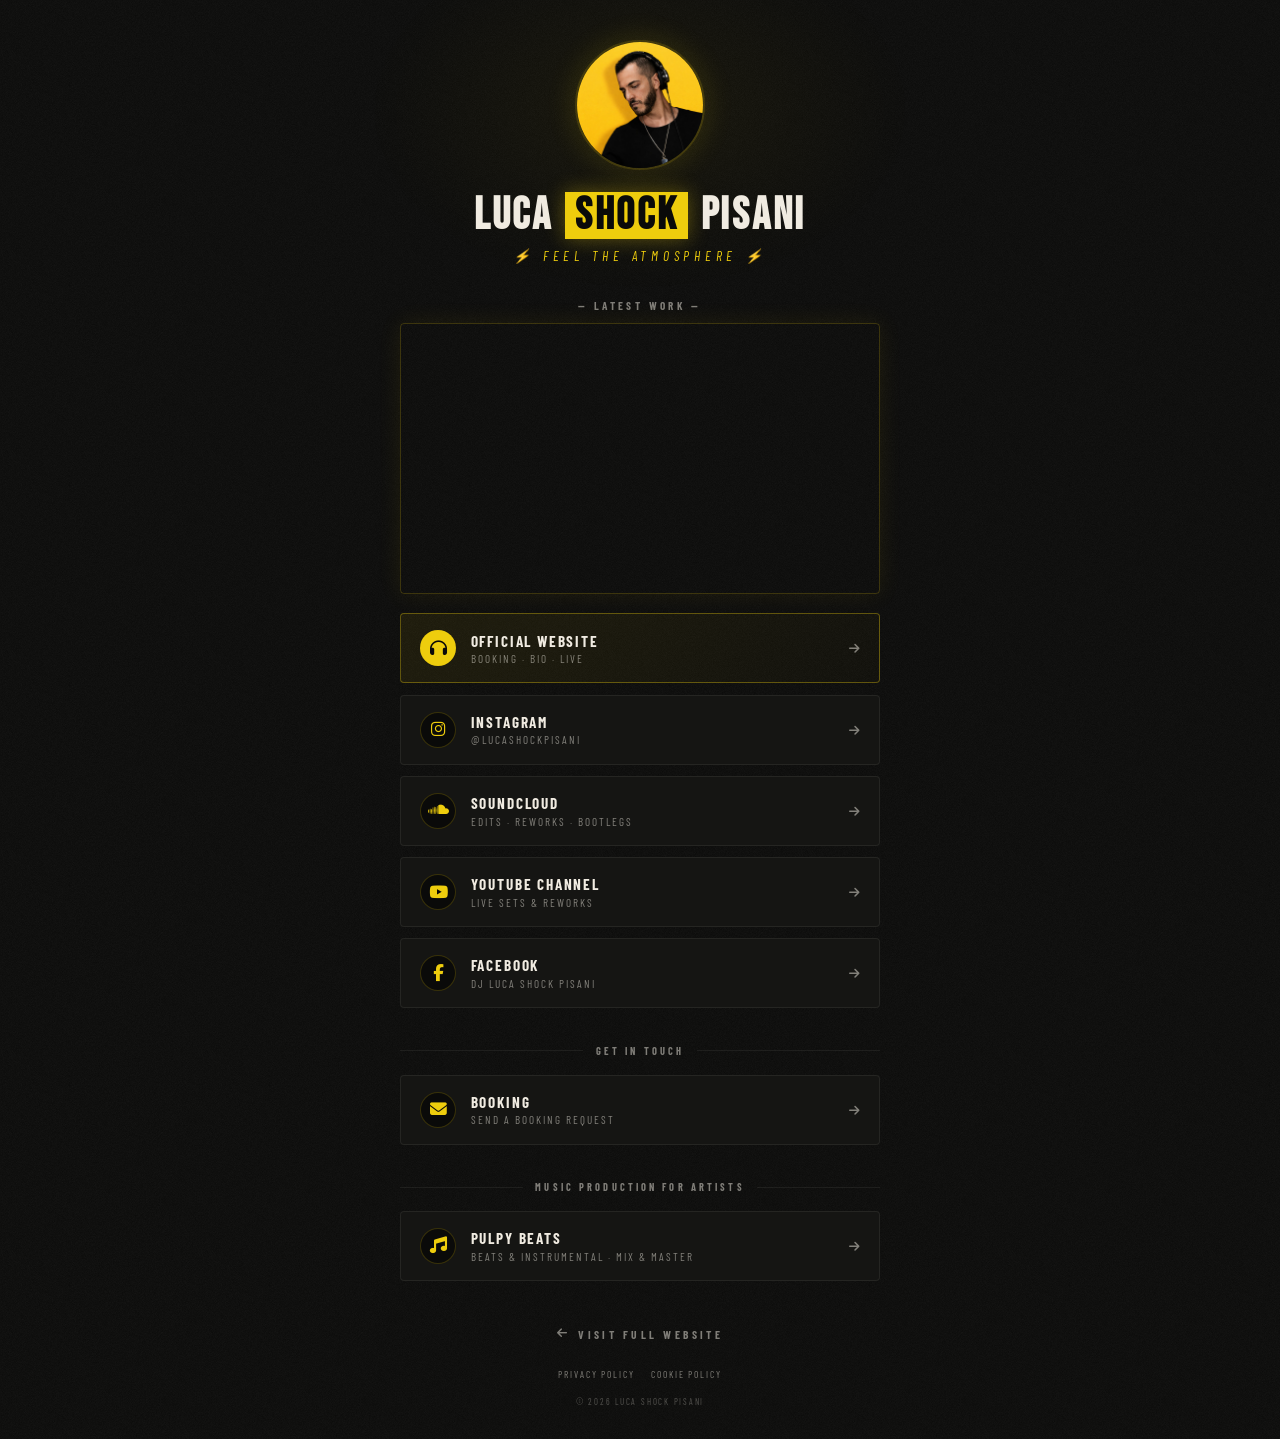
==== links/index.html @ 28496573 "Create index.html creazione nuova cartella links e file html per pagina stile linktree" ====
<!DOCTYPE html>
<html lang="en">
<head>
  <meta charset="UTF-8" />
  <meta name="viewport" content="width=device-width, initial-scale=1.0" />
  <meta name="description" content="Luca Shock Pisani — All my official links. Booking, music, social and more." />
  <meta name="google-site-verification" content="Hu4-2VZxtkXz9TXv5PYWObOT76TgGN4aTdUcT_iWI0o" />
  <meta property="og:title" content="Luca Shock Pisani — Links" />
  <meta property="og:description" content="All my official links. Booking, music, social." />
  <meta property="og:image" content="https://www.lucashockpisani.com/imgs/LSP_profile.png" />
  <meta property="og:url" content="https://www.lucashockpisani.com/links/" />
  <meta property="og:type" content="website" />
  <link rel="canonical" href="https://www.lucashockpisani.com/links/" />
  <title>Luca Shock Pisani — Links</title>

  <link rel="icon" type="image/png" sizes="512x512" href="../favicon.png" />
  <link rel="icon" type="image/png" sizes="32x32" href="../favicon-32.png" />
  <link rel="apple-touch-icon" href="../favicon.png" />

  <link rel="preconnect" href="https://fonts.googleapis.com" />
  <link rel="preconnect" href="https://fonts.gstatic.com" crossorigin />
  <link href="https://fonts.googleapis.com/css2?family=Bebas+Neue&family=Barlow+Condensed:wght@300;400;700;800;900&family=Barlow:wght@300;400;500&display=swap" rel="stylesheet" />
  <link rel="stylesheet" href="https://cdnjs.cloudflare.com/ajax/libs/font-awesome/6.5.1/css/all.min.css" />

  <style>
    :root {
      --yellow: #EECD0D;
      --yellow-dim: rgba(238,205,13,0.12);
      --yellow-glow: rgba(238,205,13,0.5);
      --white: #F0EBE1;
      --white-dim: rgba(240,235,225,0.5);
      --black: #0A0A09;
      --dark: #0E0E0D;
      --dark-2: #151513;
      --dark-3: #1C1C1A;
      --border: rgba(240,235,225,0.07);
      --border-y: rgba(238,205,13,0.2);
      --fd: 'Barlow Condensed', sans-serif;
      --ff: 'Bebas Neue', 'Barlow Condensed', sans-serif;
      --fb: 'Barlow', sans-serif;
      --ease: cubic-bezier(0.4, 0, 0.2, 1);
    }

    *, *::before, *::after { box-sizing: border-box; margin: 0; padding: 0; }
    html { font-size: 16px; }
    body {
      background-color: var(--black);
      background-image: url("data:image/svg+xml,%3Csvg xmlns='http://www.w3.org/2000/svg' width='400' height='400'%3E%3Cfilter id='n'%3E%3CfeTurbulence type='fractalNoise' baseFrequency='0.65' numOctaves='4' stitchTiles='stitch'/%3E%3CfeColorMatrix type='saturate' values='0'/%3E%3C/filter%3E%3Crect width='100%25' height='100%25' filter='url(%23n)' opacity='0.06'/%3E%3C/svg%3E");
      background-size: 200px 200px;
      color: var(--white);
      font-family: var(--fb);
      min-height: 100vh;
      display: flex; flex-direction: column;
      align-items: center; justify-content: flex-start;
      padding: 2.5rem 1.2rem 2rem;
    }
    a { color: inherit; text-decoration: none; }

    /* Soft yellow glow background */
    body::before {
      content: '';
      position: fixed;
      top: -10%; left: 50%;
      transform: translateX(-50%);
      width: 600px; height: 400px;
      background: radial-gradient(ellipse, rgba(238,205,13,0.05) 0%, transparent 65%);
      pointer-events: none;
      z-index: 0;
    }

    .container {
      width: 100%;
      max-width: 480px;
      position: relative;
      z-index: 1;
    }

    /* ── HEADER ── */
    .profile-photo {
      width: 130px; height: 130px;
      border-radius: 50%;
      overflow: hidden;
      margin: 0 auto 1.4rem;
      border: 2px solid var(--border-y);
      box-shadow: 0 0 30px rgba(238,205,13,0.15);
      animation: fadeInUp 0.6s 0.1s both;
    }
    .profile-photo img {
      width: 100%; height: 100%;
      object-fit: cover;
      display: block;
    }

    .profile-name {
      font-family: var(--ff);
      font-size: clamp(2rem, 7vw, 2.8rem);
      letter-spacing: 0.06em;
      text-transform: uppercase;
      text-align: center;
      color: var(--white);
      line-height: 1;
      margin-bottom: 0.5rem;
      animation: fadeInUp 0.6s 0.2s both;
    }
    .profile-name .shock-bar {
      display: inline-flex;
      align-items: center; justify-content: center;
      background: var(--yellow);
      color: var(--black);
      padding: 0.04em 0.22em 0;
      margin: 0 0.06em;
      line-height: 1;
      box-shadow: 0 0 20px rgba(238,205,13,0.35);
    }

    .profile-slogan {
      font-family: var(--fd);
      font-style: italic;
      font-size: 0.85rem;
      letter-spacing: 0.35em;
      text-transform: uppercase;
      text-align: center;
      color: var(--yellow);
      opacity: 0.9;
      margin-bottom: 2.2rem;
      animation: fadeInUp 0.6s 0.3s both;
    }

    /* ── FEATURED EMBED ── */
    .featured-video {
      margin-bottom: 1.2rem;
      border-radius: 4px;
      overflow: hidden;
      border: 1px solid var(--border-y);
      box-shadow: 0 0 24px rgba(238,205,13,0.08);
      animation: fadeInUp 0.6s 0.4s both;
    }
    .featured-video iframe {
      width: 100%;
      aspect-ratio: 16 / 9;
      border: none;
      display: block;
    }
    .featured-label {
      font-family: var(--fd);
      font-size: 0.7rem;
      font-weight: 700;
      letter-spacing: 0.3em;
      text-transform: uppercase;
      color: var(--white-dim);
      text-align: center;
      margin-bottom: 0.7rem;
      animation: fadeInUp 0.6s 0.4s both;
    }

    /* ── LINK BUTTONS ── */
    .link-list {
      display: flex; flex-direction: column;
      gap: 0.7rem;
    }
    .link-btn {
      display: flex; align-items: center; gap: 0.9rem;
      background: var(--dark-2);
      border: 1px solid var(--border);
      border-radius: 4px;
      padding: 1rem 1.2rem;
      transition: all 0.25s var(--ease);
      position: relative;
      overflow: hidden;
      animation: fadeInUp 0.6s var(--delay, 0s) both;
    }
    .link-btn::before {
      content: '';
      position: absolute; inset: 0;
      background: linear-gradient(90deg, var(--yellow-dim), transparent);
      opacity: 0;
      transition: opacity 0.25s var(--ease);
    }
    .link-btn:hover {
      border-color: var(--border-y);
      transform: translateY(-2px);
      box-shadow: 0 6px 20px rgba(238,205,13,0.1), 0 0 0 1px rgba(238,205,13,0.08);
    }
    .link-btn:hover::before { opacity: 1; }

    .link-icon {
      width: 36px; height: 36px;
      flex-shrink: 0;
      display: flex; align-items: center; justify-content: center;
      font-size: 1.05rem;
      color: var(--yellow);
      background: var(--black);
      border-radius: 50%;
      border: 1px solid var(--border-y);
      position: relative;
      z-index: 1;
      transition: transform 0.25s var(--ease);
    }
    .link-btn:hover .link-icon {
      transform: scale(1.08);
      box-shadow: 0 0 12px var(--yellow-glow);
    }

    .link-text {
      flex: 1;
      position: relative;
      z-index: 1;
    }
    .link-title {
      font-family: var(--fd);
      font-size: 0.95rem;
      font-weight: 700;
      letter-spacing: 0.12em;
      text-transform: uppercase;
      color: var(--white);
      line-height: 1.2;
      display: block;
    }
    .link-sub {
      font-family: var(--fd);
      font-size: 0.7rem;
      font-weight: 400;
      letter-spacing: 0.18em;
      text-transform: uppercase;
      color: var(--white-dim);
      margin-top: 0.15rem;
      display: block;
    }
    .link-arrow {
      color: var(--white-dim);
      font-size: 0.75rem;
      transition: color 0.25s, transform 0.25s var(--ease);
      position: relative;
      z-index: 1;
    }
    .link-btn:hover .link-arrow {
      color: var(--yellow);
      transform: translateX(3px);
    }

    /* Featured/primary button */
    .link-btn.primary {
      background: linear-gradient(135deg, rgba(238,205,13,0.08), rgba(238,205,13,0.02));
      border-color: rgba(238,205,13,0.35);
    }
    .link-btn.primary .link-icon {
      background: var(--yellow);
      color: var(--black);
    }

    /* Section divider with label */
    .section-divider {
      display: flex; align-items: center; gap: 0.8rem;
      margin: 1.6rem 0 0.4rem;
      animation: fadeInUp 0.6s 0.9s both;
    }
    .section-divider::before,
    .section-divider::after {
      content: '';
      flex: 1; height: 1px;
      background: var(--border);
    }
    .section-divider span {
      font-family: var(--fd);
      font-size: 0.65rem;
      font-weight: 700;
      letter-spacing: 0.3em;
      text-transform: uppercase;
      color: var(--white-dim);
    }

    /* ── FOOTER ── */
    .links-footer {
      margin-top: 2.5rem;
      text-align: center;
      animation: fadeInUp 0.6s 1.4s both;
    }
    .visit-site {
      display: inline-flex;
      align-items: center; gap: 0.5rem;
      font-family: var(--fd);
      font-size: 0.72rem;
      font-weight: 700;
      letter-spacing: 0.3em;
      text-transform: uppercase;
      color: var(--white-dim);
      padding-bottom: 2px;
      border-bottom: 1px solid transparent;
      transition: color 0.25s, border-color 0.25s;
    }
    .visit-site:hover {
      color: var(--yellow);
      border-bottom-color: var(--yellow);
    }

    .footer-meta {
      margin-top: 1.5rem;
      display: flex; justify-content: center; gap: 1rem;
      flex-wrap: wrap;
    }
    .footer-meta a {
      font-family: var(--fd);
      font-size: 0.6rem;
      letter-spacing: 0.2em;
      text-transform: uppercase;
      color: var(--white-dim);
      transition: color 0.25s;
    }
    .footer-meta a:hover { color: var(--yellow); }

    .footer-copy {
      margin-top: 1rem;
      font-family: var(--fd);
      font-size: 0.55rem;
      letter-spacing: 0.2em;
      text-transform: uppercase;
      color: rgba(240,235,225,0.3);
    }

    @keyframes fadeInUp {
      from { opacity: 0; transform: translateY(16px); }
      to   { opacity: 1; transform: translateY(0); }
    }

    /* Mobile fine-tune */
    @media (max-width: 380px) {
      body { padding: 2rem 1rem 1.5rem; }
      .profile-photo { width: 110px; height: 110px; }
      .link-btn { padding: 0.85rem 1rem; gap: 0.75rem; }
      .link-icon { width: 32px; height: 32px; font-size: 0.95rem; }
      .link-title { font-size: 0.88rem; }
    }
  </style>
</head>
<body>

  <div class="container">

    <!-- HEADER -->
    <div class="profile-photo">
      <img src="../imgs/LSP_profile.png" alt="Luca Shock Pisani" />
    </div>

    <h1 class="profile-name">
      LUCA <span class="shock-bar">SHOCK</span> PISANI
    </h1>

    <p class="profile-slogan">⚡ Feel the Atmosphere ⚡</p>

    <!-- FEATURED VIDEO -->
    <p class="featured-label">— Latest Work —</p>
    <div class="featured-video">
      <!-- Per cambiare il video: sostituisci l'ID dopo /embed/ con il nuovo ID YouTube -->
      <iframe
        src="https://www.youtube.com/embed/K9S9tFu54ts?rel=0&modestbranding=1"
        title="Luca Shock Pisani — Latest Work"
        loading="lazy"
        allow="accelerometer; autoplay; clipboard-write; encrypted-media; gyroscope; picture-in-picture"
        allowfullscreen>
      </iframe>
    </div>

    <!-- LINK BUTTONS -->
    <div class="link-list">

      <!-- 1. Sito ufficiale + Booking — primary -->
      <a href="https://www.lucashockpisani.com" class="link-btn primary" style="--delay: 0.5s;">
        <span class="link-icon"><i class="fas fa-headphones"></i></span>
        <span class="link-text">
          <span class="link-title">Official Website</span>
          <span class="link-sub">Booking · Bio · Live</span>
        </span>
        <span class="link-arrow"><i class="fas fa-arrow-right"></i></span>
      </a>

      <!-- 2. Instagram -->
      <a href="https://www.instagram.com/lucashockpisani/" target="_blank" rel="noopener" class="link-btn" style="--delay: 0.55s;">
        <span class="link-icon"><i class="fab fa-instagram"></i></span>
        <span class="link-text">
          <span class="link-title">Instagram</span>
          <span class="link-sub">@lucashockpisani</span>
        </span>
        <span class="link-arrow"><i class="fas fa-arrow-right"></i></span>
      </a>

      <!-- 3. SoundCloud -->
      <a href="https://soundcloud.com/lucashock" target="_blank" rel="noopener" class="link-btn" style="--delay: 0.6s;">
        <span class="link-icon"><i class="fab fa-soundcloud"></i></span>
        <span class="link-text">
          <span class="link-title">SoundCloud</span>
          <span class="link-sub">Edits · Reworks · Bootlegs</span>
        </span>
        <span class="link-arrow"><i class="fas fa-arrow-right"></i></span>
      </a>

      <!-- 4. YouTube -->
      <a href="https://www.youtube.com/@LucaShockPisani" target="_blank" rel="noopener" class="link-btn" style="--delay: 0.65s;">
        <span class="link-icon"><i class="fab fa-youtube"></i></span>
        <span class="link-text">
          <span class="link-title">YouTube Channel</span>
          <span class="link-sub">Live sets &amp; reworks</span>
        </span>
        <span class="link-arrow"><i class="fas fa-arrow-right"></i></span>
      </a>

      <!-- 5. Facebook -->
      <a href="https://www.facebook.com/DjLucaShockPisani" target="_blank" rel="noopener" class="link-btn" style="--delay: 0.7s;">
        <span class="link-icon"><i class="fab fa-facebook-f"></i></span>
        <span class="link-text">
          <span class="link-title">Facebook</span>
          <span class="link-sub">DJ Luca Shock Pisani</span>
        </span>
        <span class="link-arrow"><i class="fas fa-arrow-right"></i></span>
      </a>

      <!-- Section: Get in touch -->
      <div class="section-divider"><span>Get in touch</span></div>

      <!-- Booking -->
      <a href="https://www.lucashockpisani.com/#events" class="link-btn" style="--delay: 0.9s;">
        <span class="link-icon"><i class="fas fa-envelope"></i></span>
        <span class="link-text">
          <span class="link-title">Booking</span>
          <span class="link-sub">Send a booking request</span>
        </span>
        <span class="link-arrow"><i class="fas fa-arrow-right"></i></span>
      </a>

      <!-- Section: Music Production -->
      <div class="section-divider" style="--delay: 1s;"><span>Music Production for Artists</span></div>

      <!-- Pulpy Beats -->
      <a href="https://linktr.ee/PulpyBeats" target="_blank" rel="noopener" class="link-btn" style="--delay: 1.05s;">
        <span class="link-icon"><i class="fas fa-music"></i></span>
        <span class="link-text">
          <span class="link-title">Pulpy Beats</span>
          <span class="link-sub">Beats &amp; Instrumental · Mix &amp; Master</span>
        </span>
        <span class="link-arrow"><i class="fas fa-arrow-right"></i></span>
      </a>

    </div>

    <!-- FOOTER -->
    <div class="links-footer">
      <a href="https://www.lucashockpisani.com" class="visit-site">
        <i class="fas fa-arrow-left"></i> Visit full website
      </a>

      <div class="footer-meta">
        <a href="https://www.iubenda.com/privacy-policy/97110677" class="iubenda-black iubenda-noiframe iubenda-embed" title="Privacy Policy">Privacy Policy</a>
        <a href="https://www.iubenda.com/privacy-policy/97110677/cookie-policy" class="iubenda-black iubenda-noiframe iubenda-embed" title="Cookie Policy">Cookie Policy</a>
      </div>

      <p class="footer-copy">&copy; 2026 Luca Shock Pisani</p>
    </div>

  </div>

  <!-- Iubenda script -->
  <script type="text/javascript">(function (w,d) {var loader = function () {var s = d.createElement("script"), tag = d.getElementsByTagName("script")[0]; s.src="https://cdn.iubenda.com/iubenda.js"; tag.parentNode.insertBefore(s,tag);}; if(w.addEventListener){w.addEventListener("load", loader, false);}else if(w.attachEvent){w.attachEvent("onload", loader);}else{w.onload = loader;}})(window, document);</script>

</body>
</html>
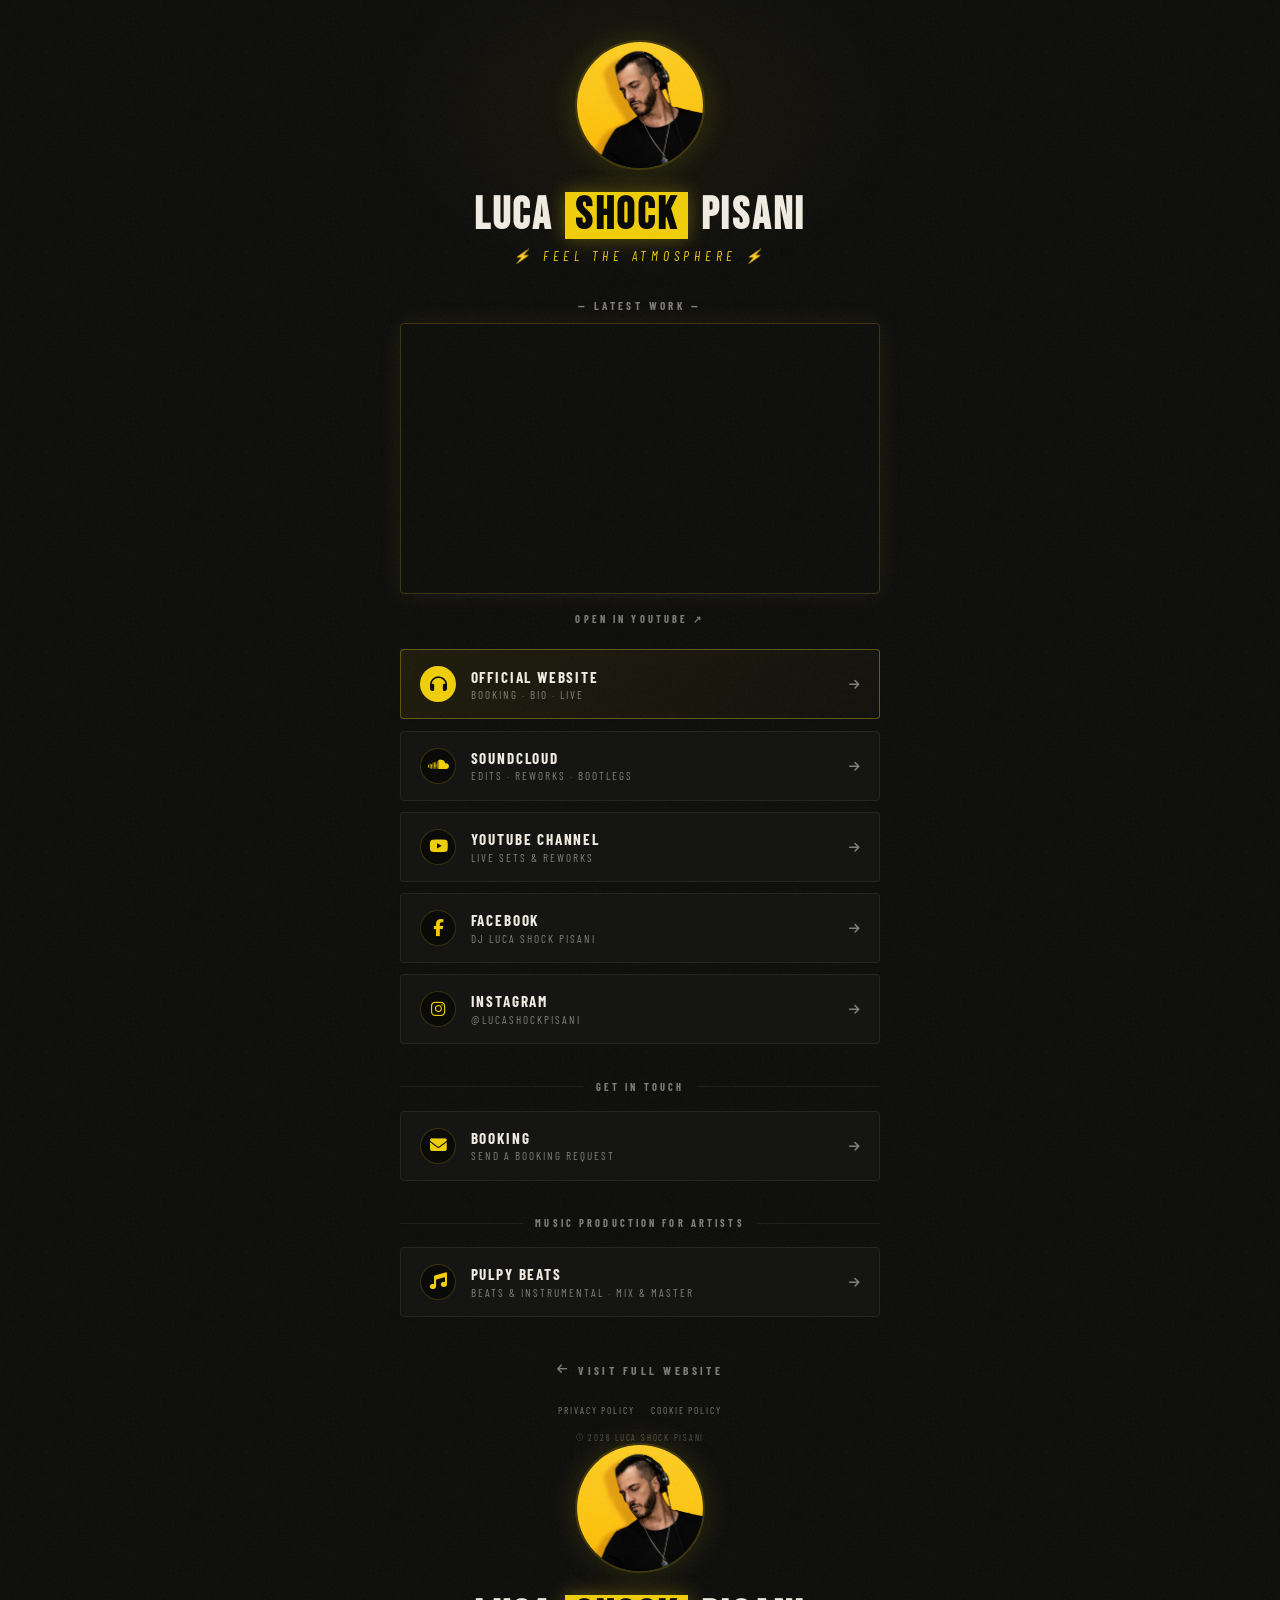
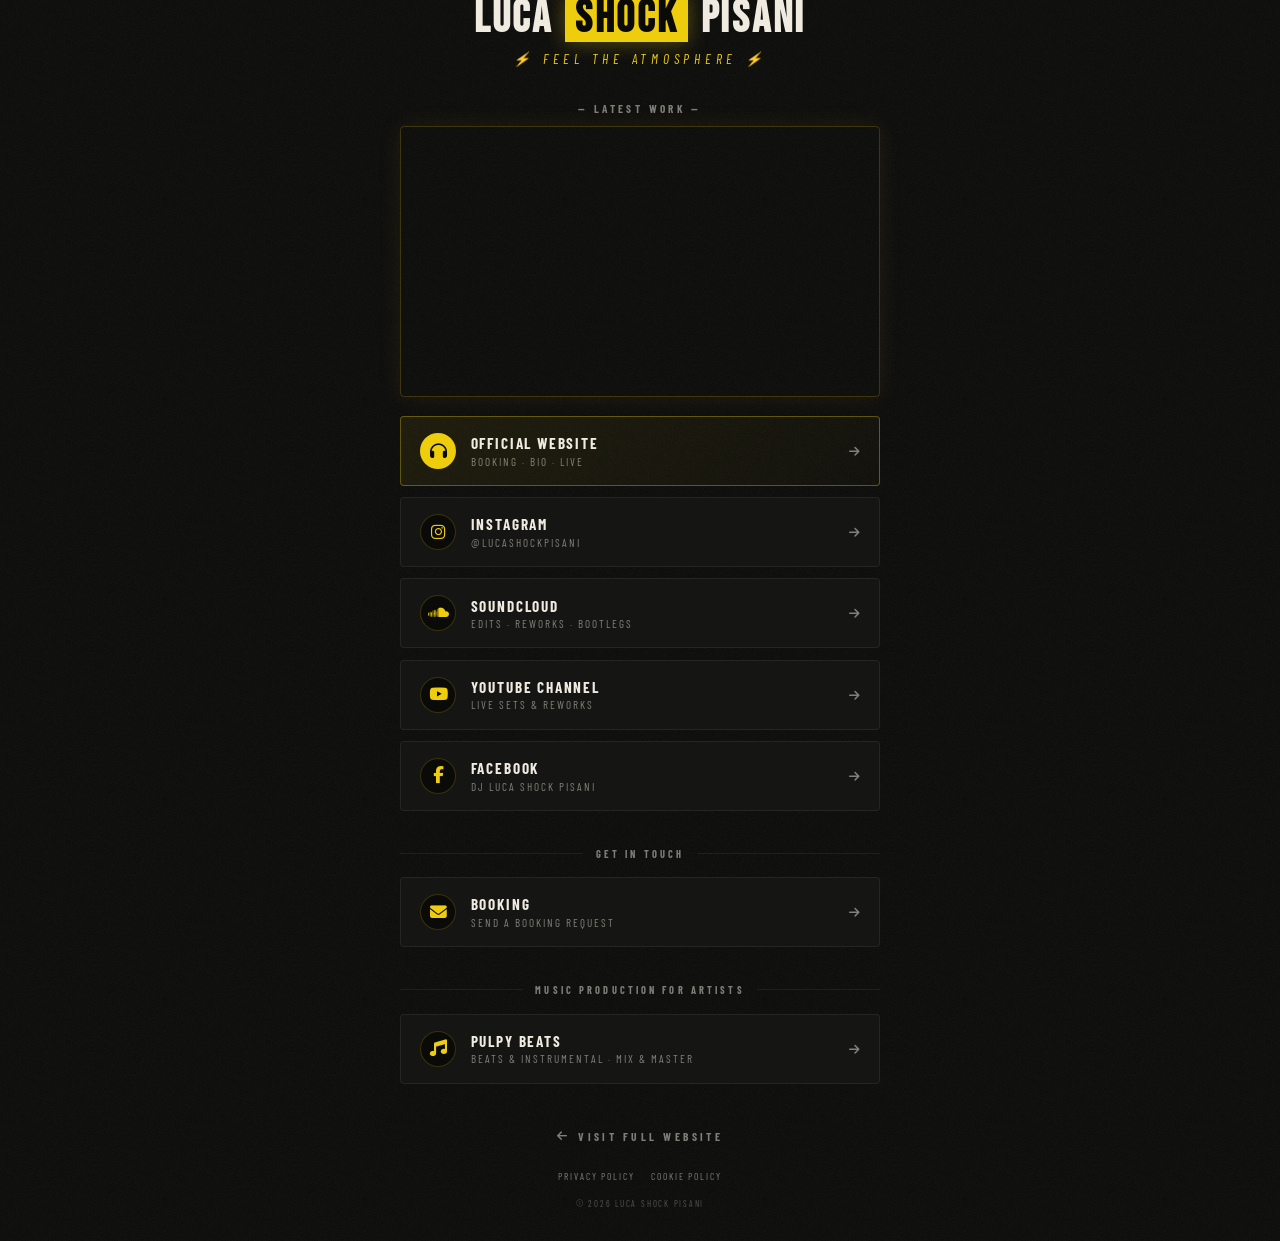
==== commit 59f23faa: "Update index.html aggiornamento con deeplinks" ====
--- a/links/index.html
+++ b/links/index.html
@@ -359,6 +359,7 @@
         allowfullscreen>
       </iframe>
     </div>
+    <a href="https://yt.openinapp.co/talktoyouclubrework" target="_blank" rel="noopener" style="display:block;text-align:center;font-family:var(--fd);font-size:0.65rem;font-weight:700;letter-spacing:0.3em;text-transform:uppercase;color:var(--white-dim);margin-top:0.5rem;margin-bottom:1.5rem;transition:color 0.25s;">Open in YouTube ↗</a>
 
     <!-- LINK BUTTONS -->
     <div class="link-list">
@@ -373,42 +374,42 @@
         <span class="link-arrow"><i class="fas fa-arrow-right"></i></span>
       </a>
 
-      <!-- 2. Instagram -->
-      <a href="https://www.instagram.com/lucashockpisani/" target="_blank" rel="noopener" class="link-btn" style="--delay: 0.55s;">
+      <!-- 2. SoundCloud -->
+      <a href="https://soundcloud.com/lucashock" target="_blank" rel="noopener" class="link-btn" style="--delay: 0.55s;">
+        <span class="link-icon"><i class="fab fa-soundcloud"></i></span>
+        <span class="link-text">
+          <span class="link-title">SoundCloud</span>
+          <span class="link-sub">Edits · Reworks · Bootlegs</span>
+        </span>
+        <span class="link-arrow"><i class="fas fa-arrow-right"></i></span>
+      </a>
+
+      <!-- 3. YouTube -->
+      <a href="https://yt.openinapp.co/lucashockpisani" target="_blank" rel="noopener" class="link-btn" style="--delay: 0.6s;">
+        <span class="link-icon"><i class="fab fa-youtube"></i></span>
+        <span class="link-text">
+          <span class="link-title">YouTube Channel</span>
+          <span class="link-sub">Live sets &amp; reworks</span>
+        </span>
+        <span class="link-arrow"><i class="fas fa-arrow-right"></i></span>
+      </a>
+
+      <!-- 4. Facebook -->
+      <a href="https://fb.openinapp.co/DjLucaShockPisani" target="_blank" rel="noopener" class="link-btn" style="--delay: 0.65s;">
+        <span class="link-icon"><i class="fab fa-facebook-f"></i></span>
+        <span class="link-text">
+          <span class="link-title">Facebook</span>
+          <span class="link-sub">DJ Luca Shock Pisani</span>
+        </span>
+        <span class="link-arrow"><i class="fas fa-arrow-right"></i></span>
+      </a>
+
+      <!-- 5. Instagram -->
+      <a href="https://www.instagram.com/lucashockpisani/" target="_blank" rel="noopener" class="link-btn" style="--delay: 0.7s;">
         <span class="link-icon"><i class="fab fa-instagram"></i></span>
         <span class="link-text">
           <span class="link-title">Instagram</span>
           <span class="link-sub">@lucashockpisani</span>
-        </span>
-        <span class="link-arrow"><i class="fas fa-arrow-right"></i></span>
-      </a>
-
-      <!-- 3. SoundCloud -->
-      <a href="https://soundcloud.com/lucashock" target="_blank" rel="noopener" class="link-btn" style="--delay: 0.6s;">
-        <span class="link-icon"><i class="fab fa-soundcloud"></i></span>
-        <span class="link-text">
-          <span class="link-title">SoundCloud</span>
-          <span class="link-sub">Edits · Reworks · Bootlegs</span>
-        </span>
-        <span class="link-arrow"><i class="fas fa-arrow-right"></i></span>
-      </a>
-
-      <!-- 4. YouTube -->
-      <a href="https://www.youtube.com/@LucaShockPisani" target="_blank" rel="noopener" class="link-btn" style="--delay: 0.65s;">
-        <span class="link-icon"><i class="fab fa-youtube"></i></span>
-        <span class="link-text">
-          <span class="link-title">YouTube Channel</span>
-          <span class="link-sub">Live sets &amp; reworks</span>
-        </span>
-        <span class="link-arrow"><i class="fas fa-arrow-right"></i></span>
-      </a>
-
-      <!-- 5. Facebook -->
-      <a href="https://www.facebook.com/DjLucaShockPisani" target="_blank" rel="noopener" class="link-btn" style="--delay: 0.7s;">
-        <span class="link-icon"><i class="fab fa-facebook-f"></i></span>
-        <span class="link-text">
-          <span class="link-title">Facebook</span>
-          <span class="link-sub">DJ Luca Shock Pisani</span>
         </span>
         <span class="link-arrow"><i class="fas fa-arrow-right"></i></span>
       </a>
@@ -462,3 +463,467 @@
 
 </body>
 </html>
+<!DOCTYPE html>
+<html lang="en">
+<head>
+  <meta charset="UTF-8" />
+  <meta name="viewport" content="width=device-width, initial-scale=1.0" />
+  <meta name="description" content="Luca Shock Pisani — All my official links. Booking, music, social and more." />
+  <meta name="google-site-verification" content="Hu4-2VZxtkXz9TXv5PYWObOT76TgGN4aTdUcT_iWI0o" />
+  <meta property="og:title" content="Luca Shock Pisani — Links" />
+  <meta property="og:description" content="All my official links. Booking, music, social." />
+  <meta property="og:image" content="https://www.lucashockpisani.com/imgs/LSP_profile.png" />
+  <meta property="og:url" content="https://www.lucashockpisani.com/links/" />
+  <meta property="og:type" content="website" />
+  <link rel="canonical" href="https://www.lucashockpisani.com/links/" />
+  <title>Luca Shock Pisani — Links</title>
+
+  <link rel="icon" type="image/png" sizes="512x512" href="../favicon.png" />
+  <link rel="icon" type="image/png" sizes="32x32" href="../favicon-32.png" />
+  <link rel="apple-touch-icon" href="../favicon.png" />
+
+  <link rel="preconnect" href="https://fonts.googleapis.com" />
+  <link rel="preconnect" href="https://fonts.gstatic.com" crossorigin />
+  <link href="https://fonts.googleapis.com/css2?family=Bebas+Neue&family=Barlow+Condensed:wght@300;400;700;800;900&family=Barlow:wght@300;400;500&display=swap" rel="stylesheet" />
+  <link rel="stylesheet" href="https://cdnjs.cloudflare.com/ajax/libs/font-awesome/6.5.1/css/all.min.css" />
+
+  <style>
+    :root {
+      --yellow: #EECD0D;
+      --yellow-dim: rgba(238,205,13,0.12);
+      --yellow-glow: rgba(238,205,13,0.5);
+      --white: #F0EBE1;
+      --white-dim: rgba(240,235,225,0.5);
+      --black: #0A0A09;
+      --dark: #0E0E0D;
+      --dark-2: #151513;
+      --dark-3: #1C1C1A;
+      --border: rgba(240,235,225,0.07);
+      --border-y: rgba(238,205,13,0.2);
+      --fd: 'Barlow Condensed', sans-serif;
+      --ff: 'Bebas Neue', 'Barlow Condensed', sans-serif;
+      --fb: 'Barlow', sans-serif;
+      --ease: cubic-bezier(0.4, 0, 0.2, 1);
+    }
+
+    *, *::before, *::after { box-sizing: border-box; margin: 0; padding: 0; }
+    html { font-size: 16px; }
+    body {
+      background-color: var(--black);
+      background-image: url("data:image/svg+xml,%3Csvg xmlns='http://www.w3.org/2000/svg' width='400' height='400'%3E%3Cfilter id='n'%3E%3CfeTurbulence type='fractalNoise' baseFrequency='0.65' numOctaves='4' stitchTiles='stitch'/%3E%3CfeColorMatrix type='saturate' values='0'/%3E%3C/filter%3E%3Crect width='100%25' height='100%25' filter='url(%23n)' opacity='0.06'/%3E%3C/svg%3E");
+      background-size: 200px 200px;
+      color: var(--white);
+      font-family: var(--fb);
+      min-height: 100vh;
+      display: flex; flex-direction: column;
+      align-items: center; justify-content: flex-start;
+      padding: 2.5rem 1.2rem 2rem;
+    }
+    a { color: inherit; text-decoration: none; }
+
+    /* Soft yellow glow background */
+    body::before {
+      content: '';
+      position: fixed;
+      top: -10%; left: 50%;
+      transform: translateX(-50%);
+      width: 600px; height: 400px;
+      background: radial-gradient(ellipse, rgba(238,205,13,0.05) 0%, transparent 65%);
+      pointer-events: none;
+      z-index: 0;
+    }
+
+    .container {
+      width: 100%;
+      max-width: 480px;
+      position: relative;
+      z-index: 1;
+    }
+
+    /* ── HEADER ── */
+    .profile-photo {
+      width: 130px; height: 130px;
+      border-radius: 50%;
+      overflow: hidden;
+      margin: 0 auto 1.4rem;
+      border: 2px solid var(--border-y);
+      box-shadow: 0 0 30px rgba(238,205,13,0.15);
+      animation: fadeInUp 0.6s 0.1s both;
+    }
+    .profile-photo img {
+      width: 100%; height: 100%;
+      object-fit: cover;
+      display: block;
+    }
+
+    .profile-name {
+      font-family: var(--ff);
+      font-size: clamp(2rem, 7vw, 2.8rem);
+      letter-spacing: 0.06em;
+      text-transform: uppercase;
+      text-align: center;
+      color: var(--white);
+      line-height: 1;
+      margin-bottom: 0.5rem;
+      animation: fadeInUp 0.6s 0.2s both;
+    }
+    .profile-name .shock-bar {
+      display: inline-flex;
+      align-items: center; justify-content: center;
+      background: var(--yellow);
+      color: var(--black);
+      padding: 0.04em 0.22em 0;
+      margin: 0 0.06em;
+      line-height: 1;
+      box-shadow: 0 0 20px rgba(238,205,13,0.35);
+    }
+
+    .profile-slogan {
+      font-family: var(--fd);
+      font-style: italic;
+      font-size: 0.85rem;
+      letter-spacing: 0.35em;
+      text-transform: uppercase;
+      text-align: center;
+      color: var(--yellow);
+      opacity: 0.9;
+      margin-bottom: 2.2rem;
+      animation: fadeInUp 0.6s 0.3s both;
+    }
+
+    /* ── FEATURED EMBED ── */
+    .featured-video {
+      margin-bottom: 1.2rem;
+      border-radius: 4px;
+      overflow: hidden;
+      border: 1px solid var(--border-y);
+      box-shadow: 0 0 24px rgba(238,205,13,0.08);
+      animation: fadeInUp 0.6s 0.4s both;
+    }
+    .featured-video iframe {
+      width: 100%;
+      aspect-ratio: 16 / 9;
+      border: none;
+      display: block;
+    }
+    .featured-label {
+      font-family: var(--fd);
+      font-size: 0.7rem;
+      font-weight: 700;
+      letter-spacing: 0.3em;
+      text-transform: uppercase;
+      color: var(--white-dim);
+      text-align: center;
+      margin-bottom: 0.7rem;
+      animation: fadeInUp 0.6s 0.4s both;
+    }
+
+    /* ── LINK BUTTONS ── */
+    .link-list {
+      display: flex; flex-direction: column;
+      gap: 0.7rem;
+    }
+    .link-btn {
+      display: flex; align-items: center; gap: 0.9rem;
+      background: var(--dark-2);
+      border: 1px solid var(--border);
+      border-radius: 4px;
+      padding: 1rem 1.2rem;
+      transition: all 0.25s var(--ease);
+      position: relative;
+      overflow: hidden;
+      animation: fadeInUp 0.6s var(--delay, 0s) both;
+    }
+    .link-btn::before {
+      content: '';
+      position: absolute; inset: 0;
+      background: linear-gradient(90deg, var(--yellow-dim), transparent);
+      opacity: 0;
+      transition: opacity 0.25s var(--ease);
+    }
+    .link-btn:hover {
+      border-color: var(--border-y);
+      transform: translateY(-2px);
+      box-shadow: 0 6px 20px rgba(238,205,13,0.1), 0 0 0 1px rgba(238,205,13,0.08);
+    }
+    .link-btn:hover::before { opacity: 1; }
+
+    .link-icon {
+      width: 36px; height: 36px;
+      flex-shrink: 0;
+      display: flex; align-items: center; justify-content: center;
+      font-size: 1.05rem;
+      color: var(--yellow);
+      background: var(--black);
+      border-radius: 50%;
+      border: 1px solid var(--border-y);
+      position: relative;
+      z-index: 1;
+      transition: transform 0.25s var(--ease);
+    }
+    .link-btn:hover .link-icon {
+      transform: scale(1.08);
+      box-shadow: 0 0 12px var(--yellow-glow);
+    }
+
+    .link-text {
+      flex: 1;
+      position: relative;
+      z-index: 1;
+    }
+    .link-title {
+      font-family: var(--fd);
+      font-size: 0.95rem;
+      font-weight: 700;
+      letter-spacing: 0.12em;
+      text-transform: uppercase;
+      color: var(--white);
+      line-height: 1.2;
+      display: block;
+    }
+    .link-sub {
+      font-family: var(--fd);
+      font-size: 0.7rem;
+      font-weight: 400;
+      letter-spacing: 0.18em;
+      text-transform: uppercase;
+      color: var(--white-dim);
+      margin-top: 0.15rem;
+      display: block;
+    }
+    .link-arrow {
+      color: var(--white-dim);
+      font-size: 0.75rem;
+      transition: color 0.25s, transform 0.25s var(--ease);
+      position: relative;
+      z-index: 1;
+    }
+    .link-btn:hover .link-arrow {
+      color: var(--yellow);
+      transform: translateX(3px);
+    }
+
+    /* Featured/primary button */
+    .link-btn.primary {
+      background: linear-gradient(135deg, rgba(238,205,13,0.08), rgba(238,205,13,0.02));
+      border-color: rgba(238,205,13,0.35);
+    }
+    .link-btn.primary .link-icon {
+      background: var(--yellow);
+      color: var(--black);
+    }
+
+    /* Section divider with label */
+    .section-divider {
+      display: flex; align-items: center; gap: 0.8rem;
+      margin: 1.6rem 0 0.4rem;
+      animation: fadeInUp 0.6s 0.9s both;
+    }
+    .section-divider::before,
+    .section-divider::after {
+      content: '';
+      flex: 1; height: 1px;
+      background: var(--border);
+    }
+    .section-divider span {
+      font-family: var(--fd);
+      font-size: 0.65rem;
+      font-weight: 700;
+      letter-spacing: 0.3em;
+      text-transform: uppercase;
+      color: var(--white-dim);
+    }
+
+    /* ── FOOTER ── */
+    .links-footer {
+      margin-top: 2.5rem;
+      text-align: center;
+      animation: fadeInUp 0.6s 1.4s both;
+    }
+    .visit-site {
+      display: inline-flex;
+      align-items: center; gap: 0.5rem;
+      font-family: var(--fd);
+      font-size: 0.72rem;
+      font-weight: 700;
+      letter-spacing: 0.3em;
+      text-transform: uppercase;
+      color: var(--white-dim);
+      padding-bottom: 2px;
+      border-bottom: 1px solid transparent;
+      transition: color 0.25s, border-color 0.25s;
+    }
+    .visit-site:hover {
+      color: var(--yellow);
+      border-bottom-color: var(--yellow);
+    }
+
+    .footer-meta {
+      margin-top: 1.5rem;
+      display: flex; justify-content: center; gap: 1rem;
+      flex-wrap: wrap;
+    }
+    .footer-meta a {
+      font-family: var(--fd);
+      font-size: 0.6rem;
+      letter-spacing: 0.2em;
+      text-transform: uppercase;
+      color: var(--white-dim);
+      transition: color 0.25s;
+    }
+    .footer-meta a:hover { color: var(--yellow); }
+
+    .footer-copy {
+      margin-top: 1rem;
+      font-family: var(--fd);
+      font-size: 0.55rem;
+      letter-spacing: 0.2em;
+      text-transform: uppercase;
+      color: rgba(240,235,225,0.3);
+    }
+
+    @keyframes fadeInUp {
+      from { opacity: 0; transform: translateY(16px); }
+      to   { opacity: 1; transform: translateY(0); }
+    }
+
+    /* Mobile fine-tune */
+    @media (max-width: 380px) {
+      body { padding: 2rem 1rem 1.5rem; }
+      .profile-photo { width: 110px; height: 110px; }
+      .link-btn { padding: 0.85rem 1rem; gap: 0.75rem; }
+      .link-icon { width: 32px; height: 32px; font-size: 0.95rem; }
+      .link-title { font-size: 0.88rem; }
+    }
+  </style>
+</head>
+<body>
+
+  <div class="container">
+
+    <!-- HEADER -->
+    <div class="profile-photo">
+      <img src="../imgs/LSP_profile.png" alt="Luca Shock Pisani" />
+    </div>
+
+    <h1 class="profile-name">
+      LUCA <span class="shock-bar">SHOCK</span> PISANI
+    </h1>
+
+    <p class="profile-slogan">⚡ Feel the Atmosphere ⚡</p>
+
+    <!-- FEATURED VIDEO -->
+    <p class="featured-label">— Latest Work —</p>
+    <div class="featured-video">
+      <!-- Per cambiare il video: sostituisci l'ID dopo /embed/ con il nuovo ID YouTube -->
+      <iframe
+        src="https://www.youtube.com/embed/K9S9tFu54ts?rel=0&modestbranding=1"
+        title="Luca Shock Pisani — Latest Work"
+        loading="lazy"
+        allow="accelerometer; autoplay; clipboard-write; encrypted-media; gyroscope; picture-in-picture"
+        allowfullscreen>
+      </iframe>
+    </div>
+
+    <!-- LINK BUTTONS -->
+    <div class="link-list">
+
+      <!-- 1. Sito ufficiale + Booking — primary -->
+      <a href="https://www.lucashockpisani.com" class="link-btn primary" style="--delay: 0.5s;">
+        <span class="link-icon"><i class="fas fa-headphones"></i></span>
+        <span class="link-text">
+          <span class="link-title">Official Website</span>
+          <span class="link-sub">Booking · Bio · Live</span>
+        </span>
+        <span class="link-arrow"><i class="fas fa-arrow-right"></i></span>
+      </a>
+
+      <!-- 2. Instagram -->
+      <a href="https://www.instagram.com/lucashockpisani/" target="_blank" rel="noopener" class="link-btn" style="--delay: 0.55s;">
+        <span class="link-icon"><i class="fab fa-instagram"></i></span>
+        <span class="link-text">
+          <span class="link-title">Instagram</span>
+          <span class="link-sub">@lucashockpisani</span>
+        </span>
+        <span class="link-arrow"><i class="fas fa-arrow-right"></i></span>
+      </a>
+
+      <!-- 3. SoundCloud -->
+      <a href="https://soundcloud.com/lucashock" target="_blank" rel="noopener" class="link-btn" style="--delay: 0.6s;">
+        <span class="link-icon"><i class="fab fa-soundcloud"></i></span>
+        <span class="link-text">
+          <span class="link-title">SoundCloud</span>
+          <span class="link-sub">Edits · Reworks · Bootlegs</span>
+        </span>
+        <span class="link-arrow"><i class="fas fa-arrow-right"></i></span>
+      </a>
+
+      <!-- 4. YouTube -->
+      <a href="https://www.youtube.com/@LucaShockPisani" target="_blank" rel="noopener" class="link-btn" style="--delay: 0.65s;">
+        <span class="link-icon"><i class="fab fa-youtube"></i></span>
+        <span class="link-text">
+          <span class="link-title">YouTube Channel</span>
+          <span class="link-sub">Live sets &amp; reworks</span>
+        </span>
+        <span class="link-arrow"><i class="fas fa-arrow-right"></i></span>
+      </a>
+
+      <!-- 5. Facebook -->
+      <a href="https://www.facebook.com/DjLucaShockPisani" target="_blank" rel="noopener" class="link-btn" style="--delay: 0.7s;">
+        <span class="link-icon"><i class="fab fa-facebook-f"></i></span>
+        <span class="link-text">
+          <span class="link-title">Facebook</span>
+          <span class="link-sub">DJ Luca Shock Pisani</span>
+        </span>
+        <span class="link-arrow"><i class="fas fa-arrow-right"></i></span>
+      </a>
+
+      <!-- Section: Get in touch -->
+      <div class="section-divider"><span>Get in touch</span></div>
+
+      <!-- Booking -->
+      <a href="https://www.lucashockpisani.com/#events" class="link-btn" style="--delay: 0.9s;">
+        <span class="link-icon"><i class="fas fa-envelope"></i></span>
+        <span class="link-text">
+          <span class="link-title">Booking</span>
+          <span class="link-sub">Send a booking request</span>
+        </span>
+        <span class="link-arrow"><i class="fas fa-arrow-right"></i></span>
+      </a>
+
+      <!-- Section: Music Production -->
+      <div class="section-divider" style="--delay: 1s;"><span>Music Production for Artists</span></div>
+
+      <!-- Pulpy Beats -->
+      <a href="https://linktr.ee/PulpyBeats" target="_blank" rel="noopener" class="link-btn" style="--delay: 1.05s;">
+        <span class="link-icon"><i class="fas fa-music"></i></span>
+        <span class="link-text">
+          <span class="link-title">Pulpy Beats</span>
+          <span class="link-sub">Beats &amp; Instrumental · Mix &amp; Master</span>
+        </span>
+        <span class="link-arrow"><i class="fas fa-arrow-right"></i></span>
+      </a>
+
+    </div>
+
+    <!-- FOOTER -->
+    <div class="links-footer">
+      <a href="https://www.lucashockpisani.com" class="visit-site">
+        <i class="fas fa-arrow-left"></i> Visit full website
+      </a>
+
+      <div class="footer-meta">
+        <a href="https://www.iubenda.com/privacy-policy/97110677" class="iubenda-black iubenda-noiframe iubenda-embed" title="Privacy Policy">Privacy Policy</a>
+        <a href="https://www.iubenda.com/privacy-policy/97110677/cookie-policy" class="iubenda-black iubenda-noiframe iubenda-embed" title="Cookie Policy">Cookie Policy</a>
+      </div>
+
+      <p class="footer-copy">&copy; 2026 Luca Shock Pisani</p>
+    </div>
+
+  </div>
+
+  <!-- Iubenda script -->
+  <script type="text/javascript">(function (w,d) {var loader = function () {var s = d.createElement("script"), tag = d.getElementsByTagName("script")[0]; s.src="https://cdn.iubenda.com/iubenda.js"; tag.parentNode.insertBefore(s,tag);}; if(w.addEventListener){w.addEventListener("load", loader, false);}else if(w.attachEvent){w.attachEvent("onload", loader);}else{w.onload = loader;}})(window, document);</script>
+
+</body>
+</html>
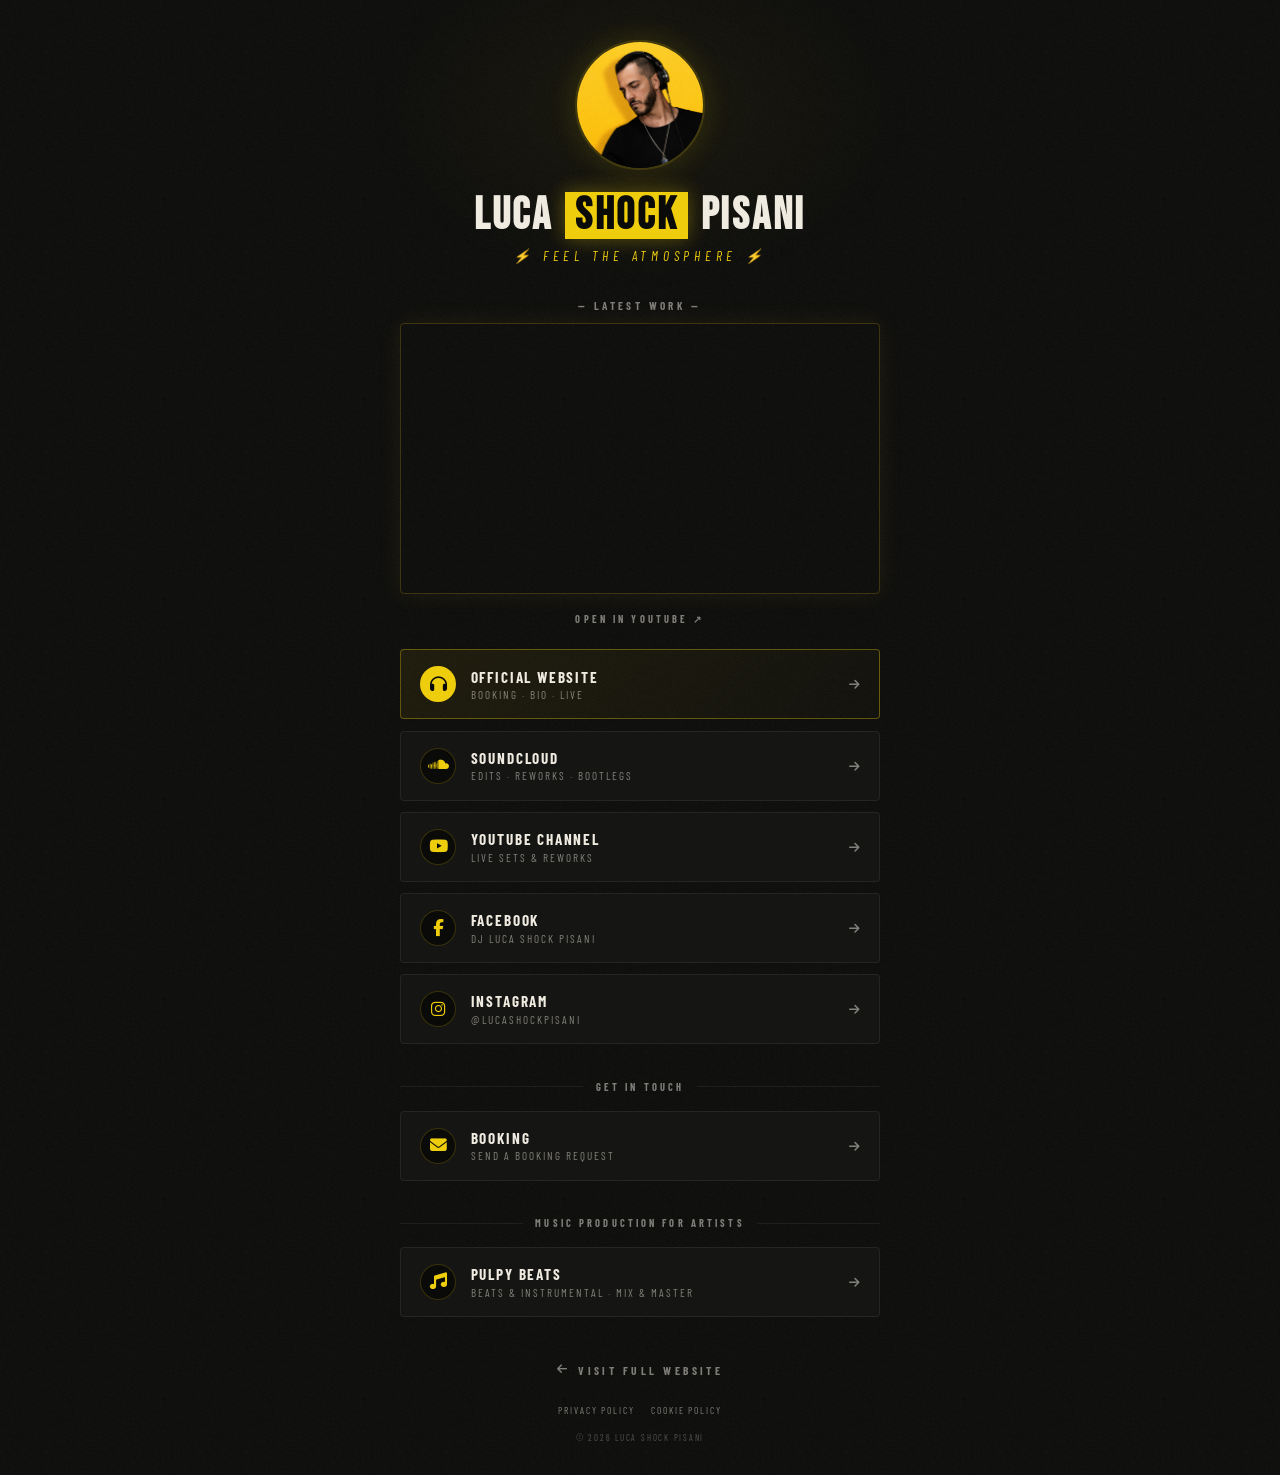
==== commit c90035d4: "Update con deeep links aggiornamento con deeplink in alcuni bottoni" ====
--- a/links/index.html
+++ b/links/index.html
@@ -463,467 +463,3 @@
 
 </body>
 </html>
-<!DOCTYPE html>
-<html lang="en">
-<head>
-  <meta charset="UTF-8" />
-  <meta name="viewport" content="width=device-width, initial-scale=1.0" />
-  <meta name="description" content="Luca Shock Pisani — All my official links. Booking, music, social and more." />
-  <meta name="google-site-verification" content="Hu4-2VZxtkXz9TXv5PYWObOT76TgGN4aTdUcT_iWI0o" />
-  <meta property="og:title" content="Luca Shock Pisani — Links" />
-  <meta property="og:description" content="All my official links. Booking, music, social." />
-  <meta property="og:image" content="https://www.lucashockpisani.com/imgs/LSP_profile.png" />
-  <meta property="og:url" content="https://www.lucashockpisani.com/links/" />
-  <meta property="og:type" content="website" />
-  <link rel="canonical" href="https://www.lucashockpisani.com/links/" />
-  <title>Luca Shock Pisani — Links</title>
-
-  <link rel="icon" type="image/png" sizes="512x512" href="../favicon.png" />
-  <link rel="icon" type="image/png" sizes="32x32" href="../favicon-32.png" />
-  <link rel="apple-touch-icon" href="../favicon.png" />
-
-  <link rel="preconnect" href="https://fonts.googleapis.com" />
-  <link rel="preconnect" href="https://fonts.gstatic.com" crossorigin />
-  <link href="https://fonts.googleapis.com/css2?family=Bebas+Neue&family=Barlow+Condensed:wght@300;400;700;800;900&family=Barlow:wght@300;400;500&display=swap" rel="stylesheet" />
-  <link rel="stylesheet" href="https://cdnjs.cloudflare.com/ajax/libs/font-awesome/6.5.1/css/all.min.css" />
-
-  <style>
-    :root {
-      --yellow: #EECD0D;
-      --yellow-dim: rgba(238,205,13,0.12);
-      --yellow-glow: rgba(238,205,13,0.5);
-      --white: #F0EBE1;
-      --white-dim: rgba(240,235,225,0.5);
-      --black: #0A0A09;
-      --dark: #0E0E0D;
-      --dark-2: #151513;
-      --dark-3: #1C1C1A;
-      --border: rgba(240,235,225,0.07);
-      --border-y: rgba(238,205,13,0.2);
-      --fd: 'Barlow Condensed', sans-serif;
-      --ff: 'Bebas Neue', 'Barlow Condensed', sans-serif;
-      --fb: 'Barlow', sans-serif;
-      --ease: cubic-bezier(0.4, 0, 0.2, 1);
-    }
-
-    *, *::before, *::after { box-sizing: border-box; margin: 0; padding: 0; }
-    html { font-size: 16px; }
-    body {
-      background-color: var(--black);
-      background-image: url("data:image/svg+xml,%3Csvg xmlns='http://www.w3.org/2000/svg' width='400' height='400'%3E%3Cfilter id='n'%3E%3CfeTurbulence type='fractalNoise' baseFrequency='0.65' numOctaves='4' stitchTiles='stitch'/%3E%3CfeColorMatrix type='saturate' values='0'/%3E%3C/filter%3E%3Crect width='100%25' height='100%25' filter='url(%23n)' opacity='0.06'/%3E%3C/svg%3E");
-      background-size: 200px 200px;
-      color: var(--white);
-      font-family: var(--fb);
-      min-height: 100vh;
-      display: flex; flex-direction: column;
-      align-items: center; justify-content: flex-start;
-      padding: 2.5rem 1.2rem 2rem;
-    }
-    a { color: inherit; text-decoration: none; }
-
-    /* Soft yellow glow background */
-    body::before {
-      content: '';
-      position: fixed;
-      top: -10%; left: 50%;
-      transform: translateX(-50%);
-      width: 600px; height: 400px;
-      background: radial-gradient(ellipse, rgba(238,205,13,0.05) 0%, transparent 65%);
-      pointer-events: none;
-      z-index: 0;
-    }
-
-    .container {
-      width: 100%;
-      max-width: 480px;
-      position: relative;
-      z-index: 1;
-    }
-
-    /* ── HEADER ── */
-    .profile-photo {
-      width: 130px; height: 130px;
-      border-radius: 50%;
-      overflow: hidden;
-      margin: 0 auto 1.4rem;
-      border: 2px solid var(--border-y);
-      box-shadow: 0 0 30px rgba(238,205,13,0.15);
-      animation: fadeInUp 0.6s 0.1s both;
-    }
-    .profile-photo img {
-      width: 100%; height: 100%;
-      object-fit: cover;
-      display: block;
-    }
-
-    .profile-name {
-      font-family: var(--ff);
-      font-size: clamp(2rem, 7vw, 2.8rem);
-      letter-spacing: 0.06em;
-      text-transform: uppercase;
-      text-align: center;
-      color: var(--white);
-      line-height: 1;
-      margin-bottom: 0.5rem;
-      animation: fadeInUp 0.6s 0.2s both;
-    }
-    .profile-name .shock-bar {
-      display: inline-flex;
-      align-items: center; justify-content: center;
-      background: var(--yellow);
-      color: var(--black);
-      padding: 0.04em 0.22em 0;
-      margin: 0 0.06em;
-      line-height: 1;
-      box-shadow: 0 0 20px rgba(238,205,13,0.35);
-    }
-
-    .profile-slogan {
-      font-family: var(--fd);
-      font-style: italic;
-      font-size: 0.85rem;
-      letter-spacing: 0.35em;
-      text-transform: uppercase;
-      text-align: center;
-      color: var(--yellow);
-      opacity: 0.9;
-      margin-bottom: 2.2rem;
-      animation: fadeInUp 0.6s 0.3s both;
-    }
-
-    /* ── FEATURED EMBED ── */
-    .featured-video {
-      margin-bottom: 1.2rem;
-      border-radius: 4px;
-      overflow: hidden;
-      border: 1px solid var(--border-y);
-      box-shadow: 0 0 24px rgba(238,205,13,0.08);
-      animation: fadeInUp 0.6s 0.4s both;
-    }
-    .featured-video iframe {
-      width: 100%;
-      aspect-ratio: 16 / 9;
-      border: none;
-      display: block;
-    }
-    .featured-label {
-      font-family: var(--fd);
-      font-size: 0.7rem;
-      font-weight: 700;
-      letter-spacing: 0.3em;
-      text-transform: uppercase;
-      color: var(--white-dim);
-      text-align: center;
-      margin-bottom: 0.7rem;
-      animation: fadeInUp 0.6s 0.4s both;
-    }
-
-    /* ── LINK BUTTONS ── */
-    .link-list {
-      display: flex; flex-direction: column;
-      gap: 0.7rem;
-    }
-    .link-btn {
-      display: flex; align-items: center; gap: 0.9rem;
-      background: var(--dark-2);
-      border: 1px solid var(--border);
-      border-radius: 4px;
-      padding: 1rem 1.2rem;
-      transition: all 0.25s var(--ease);
-      position: relative;
-      overflow: hidden;
-      animation: fadeInUp 0.6s var(--delay, 0s) both;
-    }
-    .link-btn::before {
-      content: '';
-      position: absolute; inset: 0;
-      background: linear-gradient(90deg, var(--yellow-dim), transparent);
-      opacity: 0;
-      transition: opacity 0.25s var(--ease);
-    }
-    .link-btn:hover {
-      border-color: var(--border-y);
-      transform: translateY(-2px);
-      box-shadow: 0 6px 20px rgba(238,205,13,0.1), 0 0 0 1px rgba(238,205,13,0.08);
-    }
-    .link-btn:hover::before { opacity: 1; }
-
-    .link-icon {
-      width: 36px; height: 36px;
-      flex-shrink: 0;
-      display: flex; align-items: center; justify-content: center;
-      font-size: 1.05rem;
-      color: var(--yellow);
-      background: var(--black);
-      border-radius: 50%;
-      border: 1px solid var(--border-y);
-      position: relative;
-      z-index: 1;
-      transition: transform 0.25s var(--ease);
-    }
-    .link-btn:hover .link-icon {
-      transform: scale(1.08);
-      box-shadow: 0 0 12px var(--yellow-glow);
-    }
-
-    .link-text {
-      flex: 1;
-      position: relative;
-      z-index: 1;
-    }
-    .link-title {
-      font-family: var(--fd);
-      font-size: 0.95rem;
-      font-weight: 700;
-      letter-spacing: 0.12em;
-      text-transform: uppercase;
-      color: var(--white);
-      line-height: 1.2;
-      display: block;
-    }
-    .link-sub {
-      font-family: var(--fd);
-      font-size: 0.7rem;
-      font-weight: 400;
-      letter-spacing: 0.18em;
-      text-transform: uppercase;
-      color: var(--white-dim);
-      margin-top: 0.15rem;
-      display: block;
-    }
-    .link-arrow {
-      color: var(--white-dim);
-      font-size: 0.75rem;
-      transition: color 0.25s, transform 0.25s var(--ease);
-      position: relative;
-      z-index: 1;
-    }
-    .link-btn:hover .link-arrow {
-      color: var(--yellow);
-      transform: translateX(3px);
-    }
-
-    /* Featured/primary button */
-    .link-btn.primary {
-      background: linear-gradient(135deg, rgba(238,205,13,0.08), rgba(238,205,13,0.02));
-      border-color: rgba(238,205,13,0.35);
-    }
-    .link-btn.primary .link-icon {
-      background: var(--yellow);
-      color: var(--black);
-    }
-
-    /* Section divider with label */
-    .section-divider {
-      display: flex; align-items: center; gap: 0.8rem;
-      margin: 1.6rem 0 0.4rem;
-      animation: fadeInUp 0.6s 0.9s both;
-    }
-    .section-divider::before,
-    .section-divider::after {
-      content: '';
-      flex: 1; height: 1px;
-      background: var(--border);
-    }
-    .section-divider span {
-      font-family: var(--fd);
-      font-size: 0.65rem;
-      font-weight: 700;
-      letter-spacing: 0.3em;
-      text-transform: uppercase;
-      color: var(--white-dim);
-    }
-
-    /* ── FOOTER ── */
-    .links-footer {
-      margin-top: 2.5rem;
-      text-align: center;
-      animation: fadeInUp 0.6s 1.4s both;
-    }
-    .visit-site {
-      display: inline-flex;
-      align-items: center; gap: 0.5rem;
-      font-family: var(--fd);
-      font-size: 0.72rem;
-      font-weight: 700;
-      letter-spacing: 0.3em;
-      text-transform: uppercase;
-      color: var(--white-dim);
-      padding-bottom: 2px;
-      border-bottom: 1px solid transparent;
-      transition: color 0.25s, border-color 0.25s;
-    }
-    .visit-site:hover {
-      color: var(--yellow);
-      border-bottom-color: var(--yellow);
-    }
-
-    .footer-meta {
-      margin-top: 1.5rem;
-      display: flex; justify-content: center; gap: 1rem;
-      flex-wrap: wrap;
-    }
-    .footer-meta a {
-      font-family: var(--fd);
-      font-size: 0.6rem;
-      letter-spacing: 0.2em;
-      text-transform: uppercase;
-      color: var(--white-dim);
-      transition: color 0.25s;
-    }
-    .footer-meta a:hover { color: var(--yellow); }
-
-    .footer-copy {
-      margin-top: 1rem;
-      font-family: var(--fd);
-      font-size: 0.55rem;
-      letter-spacing: 0.2em;
-      text-transform: uppercase;
-      color: rgba(240,235,225,0.3);
-    }
-
-    @keyframes fadeInUp {
-      from { opacity: 0; transform: translateY(16px); }
-      to   { opacity: 1; transform: translateY(0); }
-    }
-
-    /* Mobile fine-tune */
-    @media (max-width: 380px) {
-      body { padding: 2rem 1rem 1.5rem; }
-      .profile-photo { width: 110px; height: 110px; }
-      .link-btn { padding: 0.85rem 1rem; gap: 0.75rem; }
-      .link-icon { width: 32px; height: 32px; font-size: 0.95rem; }
-      .link-title { font-size: 0.88rem; }
-    }
-  </style>
-</head>
-<body>
-
-  <div class="container">
-
-    <!-- HEADER -->
-    <div class="profile-photo">
-      <img src="../imgs/LSP_profile.png" alt="Luca Shock Pisani" />
-    </div>
-
-    <h1 class="profile-name">
-      LUCA <span class="shock-bar">SHOCK</span> PISANI
-    </h1>
-
-    <p class="profile-slogan">⚡ Feel the Atmosphere ⚡</p>
-
-    <!-- FEATURED VIDEO -->
-    <p class="featured-label">— Latest Work —</p>
-    <div class="featured-video">
-      <!-- Per cambiare il video: sostituisci l'ID dopo /embed/ con il nuovo ID YouTube -->
-      <iframe
-        src="https://www.youtube.com/embed/K9S9tFu54ts?rel=0&modestbranding=1"
-        title="Luca Shock Pisani — Latest Work"
-        loading="lazy"
-        allow="accelerometer; autoplay; clipboard-write; encrypted-media; gyroscope; picture-in-picture"
-        allowfullscreen>
-      </iframe>
-    </div>
-
-    <!-- LINK BUTTONS -->
-    <div class="link-list">
-
-      <!-- 1. Sito ufficiale + Booking — primary -->
-      <a href="https://www.lucashockpisani.com" class="link-btn primary" style="--delay: 0.5s;">
-        <span class="link-icon"><i class="fas fa-headphones"></i></span>
-        <span class="link-text">
-          <span class="link-title">Official Website</span>
-          <span class="link-sub">Booking · Bio · Live</span>
-        </span>
-        <span class="link-arrow"><i class="fas fa-arrow-right"></i></span>
-      </a>
-
-      <!-- 2. Instagram -->
-      <a href="https://www.instagram.com/lucashockpisani/" target="_blank" rel="noopener" class="link-btn" style="--delay: 0.55s;">
-        <span class="link-icon"><i class="fab fa-instagram"></i></span>
-        <span class="link-text">
-          <span class="link-title">Instagram</span>
-          <span class="link-sub">@lucashockpisani</span>
-        </span>
-        <span class="link-arrow"><i class="fas fa-arrow-right"></i></span>
-      </a>
-
-      <!-- 3. SoundCloud -->
-      <a href="https://soundcloud.com/lucashock" target="_blank" rel="noopener" class="link-btn" style="--delay: 0.6s;">
-        <span class="link-icon"><i class="fab fa-soundcloud"></i></span>
-        <span class="link-text">
-          <span class="link-title">SoundCloud</span>
-          <span class="link-sub">Edits · Reworks · Bootlegs</span>
-        </span>
-        <span class="link-arrow"><i class="fas fa-arrow-right"></i></span>
-      </a>
-
-      <!-- 4. YouTube -->
-      <a href="https://www.youtube.com/@LucaShockPisani" target="_blank" rel="noopener" class="link-btn" style="--delay: 0.65s;">
-        <span class="link-icon"><i class="fab fa-youtube"></i></span>
-        <span class="link-text">
-          <span class="link-title">YouTube Channel</span>
-          <span class="link-sub">Live sets &amp; reworks</span>
-        </span>
-        <span class="link-arrow"><i class="fas fa-arrow-right"></i></span>
-      </a>
-
-      <!-- 5. Facebook -->
-      <a href="https://www.facebook.com/DjLucaShockPisani" target="_blank" rel="noopener" class="link-btn" style="--delay: 0.7s;">
-        <span class="link-icon"><i class="fab fa-facebook-f"></i></span>
-        <span class="link-text">
-          <span class="link-title">Facebook</span>
-          <span class="link-sub">DJ Luca Shock Pisani</span>
-        </span>
-        <span class="link-arrow"><i class="fas fa-arrow-right"></i></span>
-      </a>
-
-      <!-- Section: Get in touch -->
-      <div class="section-divider"><span>Get in touch</span></div>
-
-      <!-- Booking -->
-      <a href="https://www.lucashockpisani.com/#events" class="link-btn" style="--delay: 0.9s;">
-        <span class="link-icon"><i class="fas fa-envelope"></i></span>
-        <span class="link-text">
-          <span class="link-title">Booking</span>
-          <span class="link-sub">Send a booking request</span>
-        </span>
-        <span class="link-arrow"><i class="fas fa-arrow-right"></i></span>
-      </a>
-
-      <!-- Section: Music Production -->
-      <div class="section-divider" style="--delay: 1s;"><span>Music Production for Artists</span></div>
-
-      <!-- Pulpy Beats -->
-      <a href="https://linktr.ee/PulpyBeats" target="_blank" rel="noopener" class="link-btn" style="--delay: 1.05s;">
-        <span class="link-icon"><i class="fas fa-music"></i></span>
-        <span class="link-text">
-          <span class="link-title">Pulpy Beats</span>
-          <span class="link-sub">Beats &amp; Instrumental · Mix &amp; Master</span>
-        </span>
-        <span class="link-arrow"><i class="fas fa-arrow-right"></i></span>
-      </a>
-
-    </div>
-
-    <!-- FOOTER -->
-    <div class="links-footer">
-      <a href="https://www.lucashockpisani.com" class="visit-site">
-        <i class="fas fa-arrow-left"></i> Visit full website
-      </a>
-
-      <div class="footer-meta">
-        <a href="https://www.iubenda.com/privacy-policy/97110677" class="iubenda-black iubenda-noiframe iubenda-embed" title="Privacy Policy">Privacy Policy</a>
-        <a href="https://www.iubenda.com/privacy-policy/97110677/cookie-policy" class="iubenda-black iubenda-noiframe iubenda-embed" title="Cookie Policy">Cookie Policy</a>
-      </div>
-
-      <p class="footer-copy">&copy; 2026 Luca Shock Pisani</p>
-    </div>
-
-  </div>
-
-  <!-- Iubenda script -->
-  <script type="text/javascript">(function (w,d) {var loader = function () {var s = d.createElement("script"), tag = d.getElementsByTagName("script")[0]; s.src="https://cdn.iubenda.com/iubenda.js"; tag.parentNode.insertBefore(s,tag);}; if(w.addEventListener){w.addEventListener("load", loader, false);}else if(w.attachEvent){w.attachEvent("onload", loader);}else{w.onload = loader;}})(window, document);</script>
-
-</body>
-</html>
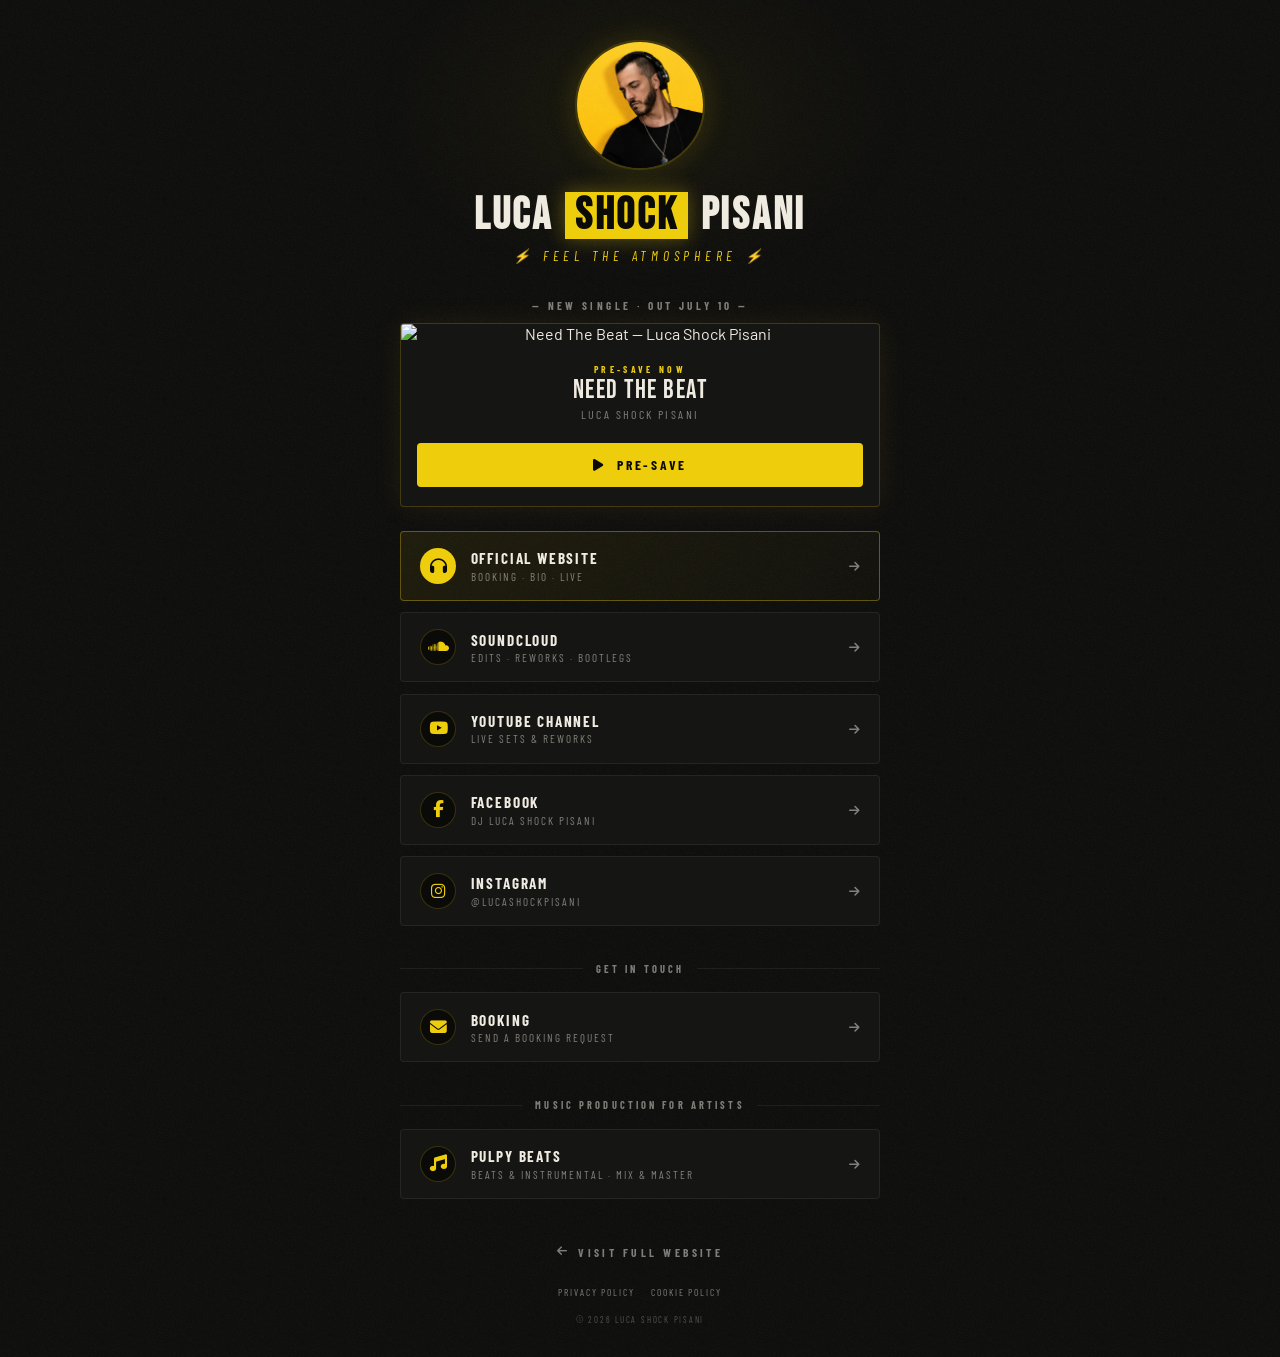
==== commit cc1133a8: "Add files via upload aggiornamento sezione links con presave brano" ====
--- a/links/index.html
+++ b/links/index.html
@@ -153,6 +153,73 @@
       animation: fadeInUp 0.6s 0.4s both;
     }
 
+    /* ── NEW SINGLE CARD ── */
+    .single-card {
+      background: var(--dark-2);
+      border: 1px solid var(--border-y);
+      border-radius: 4px;
+      overflow: hidden;
+      text-align: center;
+      box-shadow: 0 0 30px rgba(238,205,13,0.08);
+      margin-bottom: 1.5rem;
+      animation: fadeInUp 0.6s 0.45s both;
+    }
+    .single-cover {
+      width: 100%;
+      display: block;
+    }
+    .single-info {
+      padding: 1.2rem 1rem 0.6rem;
+      display: flex; flex-direction: column; gap: 0.2rem;
+    }
+    .single-tag {
+      font-family: var(--fd);
+      font-size: 0.6rem;
+      font-weight: 700;
+      letter-spacing: 0.35em;
+      text-transform: uppercase;
+      color: var(--yellow);
+      animation: pulse-glow 2s ease-in-out infinite;
+    }
+    @keyframes pulse-glow {
+      0%, 100% { opacity: 0.7; }
+      50% { opacity: 1; text-shadow: 0 0 8px rgba(238,205,13,0.4); }
+    }
+    .single-title {
+      font-family: var(--ff);
+      font-size: 1.6rem;
+      letter-spacing: 0.06em;
+      color: var(--white);
+      line-height: 1;
+    }
+    .single-artist {
+      font-family: var(--fd);
+      font-size: 0.75rem;
+      font-weight: 400;
+      letter-spacing: 0.2em;
+      text-transform: uppercase;
+      color: var(--white-dim);
+    }
+    .single-cta {
+      display: block;
+      margin: 0.8rem 1rem 1.2rem;
+      padding: 0.85rem 1.5rem;
+      background: var(--yellow);
+      color: var(--black);
+      font-family: var(--fd);
+      font-size: 0.85rem;
+      font-weight: 700;
+      letter-spacing: 0.2em;
+      text-transform: uppercase;
+      border-radius: 4px;
+      text-align: center;
+      transition: all 0.25s var(--ease);
+    }
+    .single-cta:hover {
+      box-shadow: 0 0 24px rgba(238,205,13,0.5);
+      transform: translateY(-2px);
+    }
+
     /* ── LINK BUTTONS ── */
     .link-list {
       display: flex; flex-direction: column;
@@ -347,19 +414,19 @@
 
     <p class="profile-slogan">⚡ Feel the Atmosphere ⚡</p>
 
-    <!-- FEATURED VIDEO -->
-    <p class="featured-label">— Latest Work —</p>
-    <div class="featured-video">
-      <!-- Per cambiare il video: sostituisci l'ID dopo /embed/ con il nuovo ID YouTube -->
-      <iframe
-        src="https://www.youtube.com/embed/K9S9tFu54ts?rel=0&modestbranding=1"
-        title="Luca Shock Pisani — Latest Work"
-        loading="lazy"
-        allow="accelerometer; autoplay; clipboard-write; encrypted-media; gyroscope; picture-in-picture"
-        allowfullscreen>
-      </iframe>
+    <!-- NEW SINGLE -->
+    <p class="featured-label">— New Single · Out July 10 —</p>
+    <div class="single-card">
+      <img src="../imgs/NTB_cover.jpg" alt="Need The Beat — Luca Shock Pisani" class="single-cover" />
+      <div class="single-info">
+        <span class="single-tag">Pre-Save Now</span>
+        <span class="single-title">Need The Beat</span>
+        <span class="single-artist">Luca Shock Pisani</span>
+      </div>
+      <a href="https://distrokid.com/hyperfollow/lucashockpisani/need-the-beat" target="_blank" rel="noopener" class="single-cta">
+        <i class="fas fa-play"></i> &nbsp;Pre-Save
+      </a>
     </div>
-    <a href="https://yt.openinapp.co/talktoyouclubrework" target="_blank" rel="noopener" style="display:block;text-align:center;font-family:var(--fd);font-size:0.65rem;font-weight:700;letter-spacing:0.3em;text-transform:uppercase;color:var(--white-dim);margin-top:0.5rem;margin-bottom:1.5rem;transition:color 0.25s;">Open in YouTube ↗</a>
 
     <!-- LINK BUTTONS -->
     <div class="link-list">
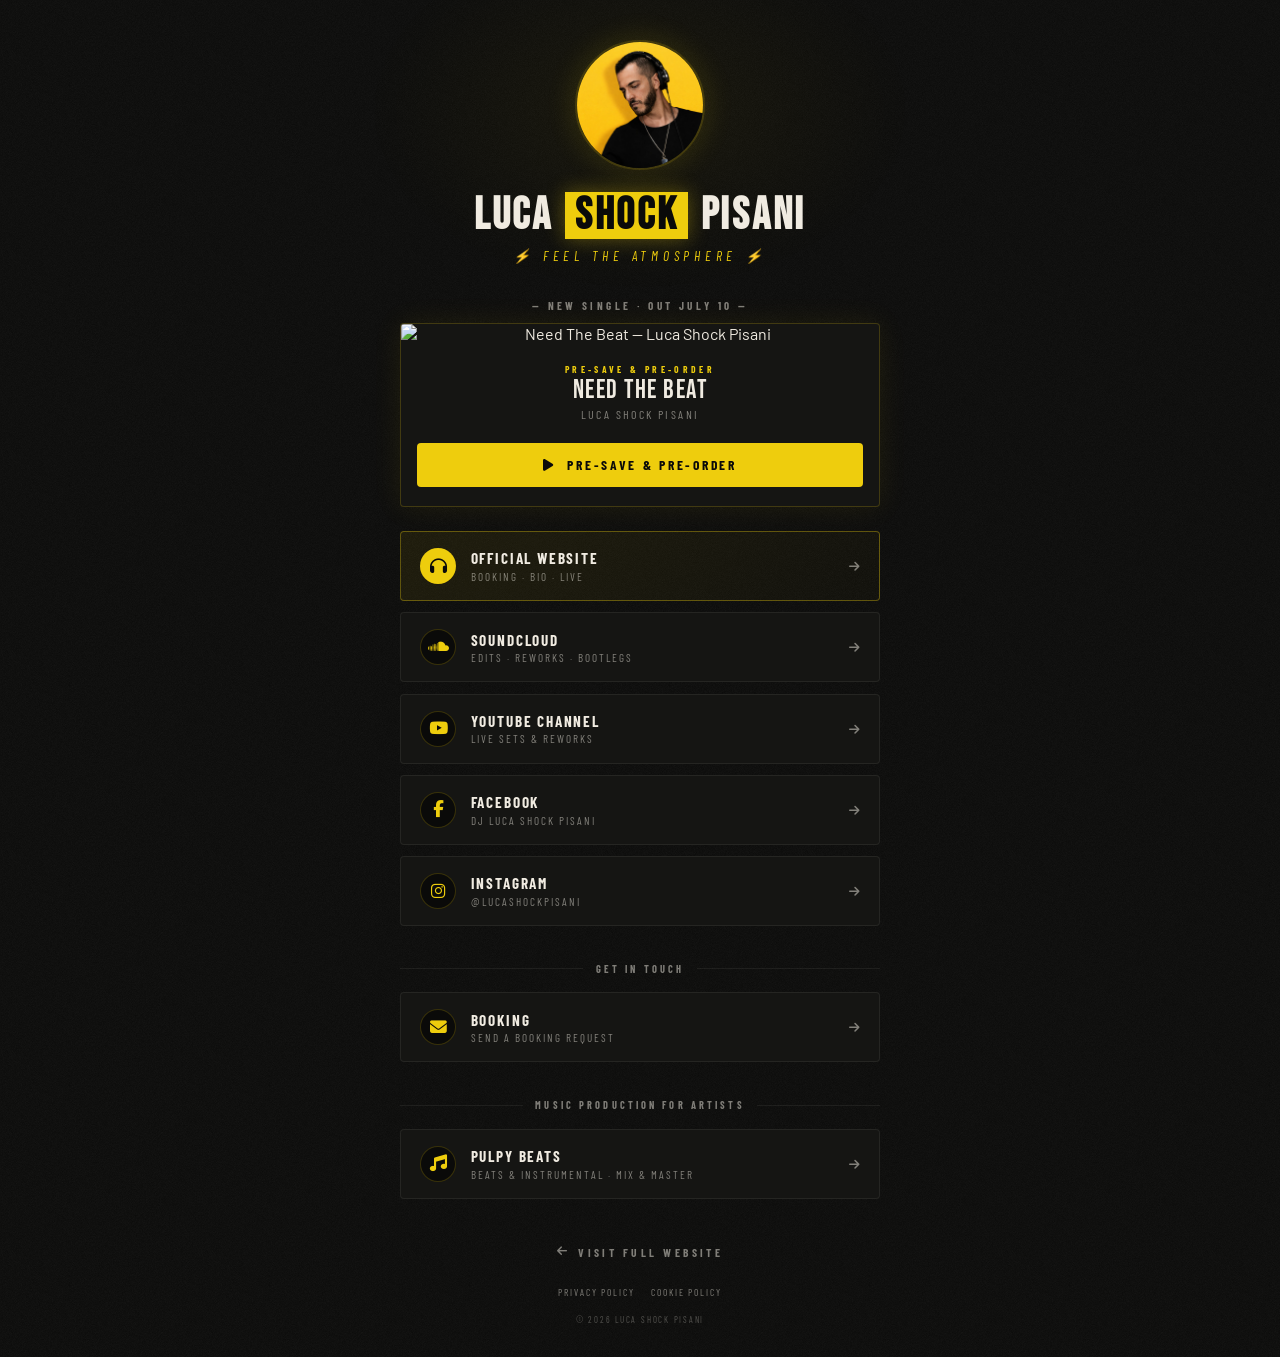
==== commit c47d183e: "Add files via upload preorder update" ====
--- a/links/index.html
+++ b/links/index.html
@@ -419,12 +419,12 @@
     <div class="single-card">
       <img src="../imgs/NTB_cover.jpg" alt="Need The Beat — Luca Shock Pisani" class="single-cover" />
       <div class="single-info">
-        <span class="single-tag">Pre-Save Now</span>
+        <span class="single-tag">Pre-Save &amp; Pre-Order</span>
         <span class="single-title">Need The Beat</span>
         <span class="single-artist">Luca Shock Pisani</span>
       </div>
       <a href="https://distrokid.com/hyperfollow/lucashockpisani/need-the-beat" target="_blank" rel="noopener" class="single-cta">
-        <i class="fas fa-play"></i> &nbsp;Pre-Save
+        <i class="fas fa-play"></i> &nbsp;Pre-Save &amp; Pre-Order
       </a>
     </div>
 
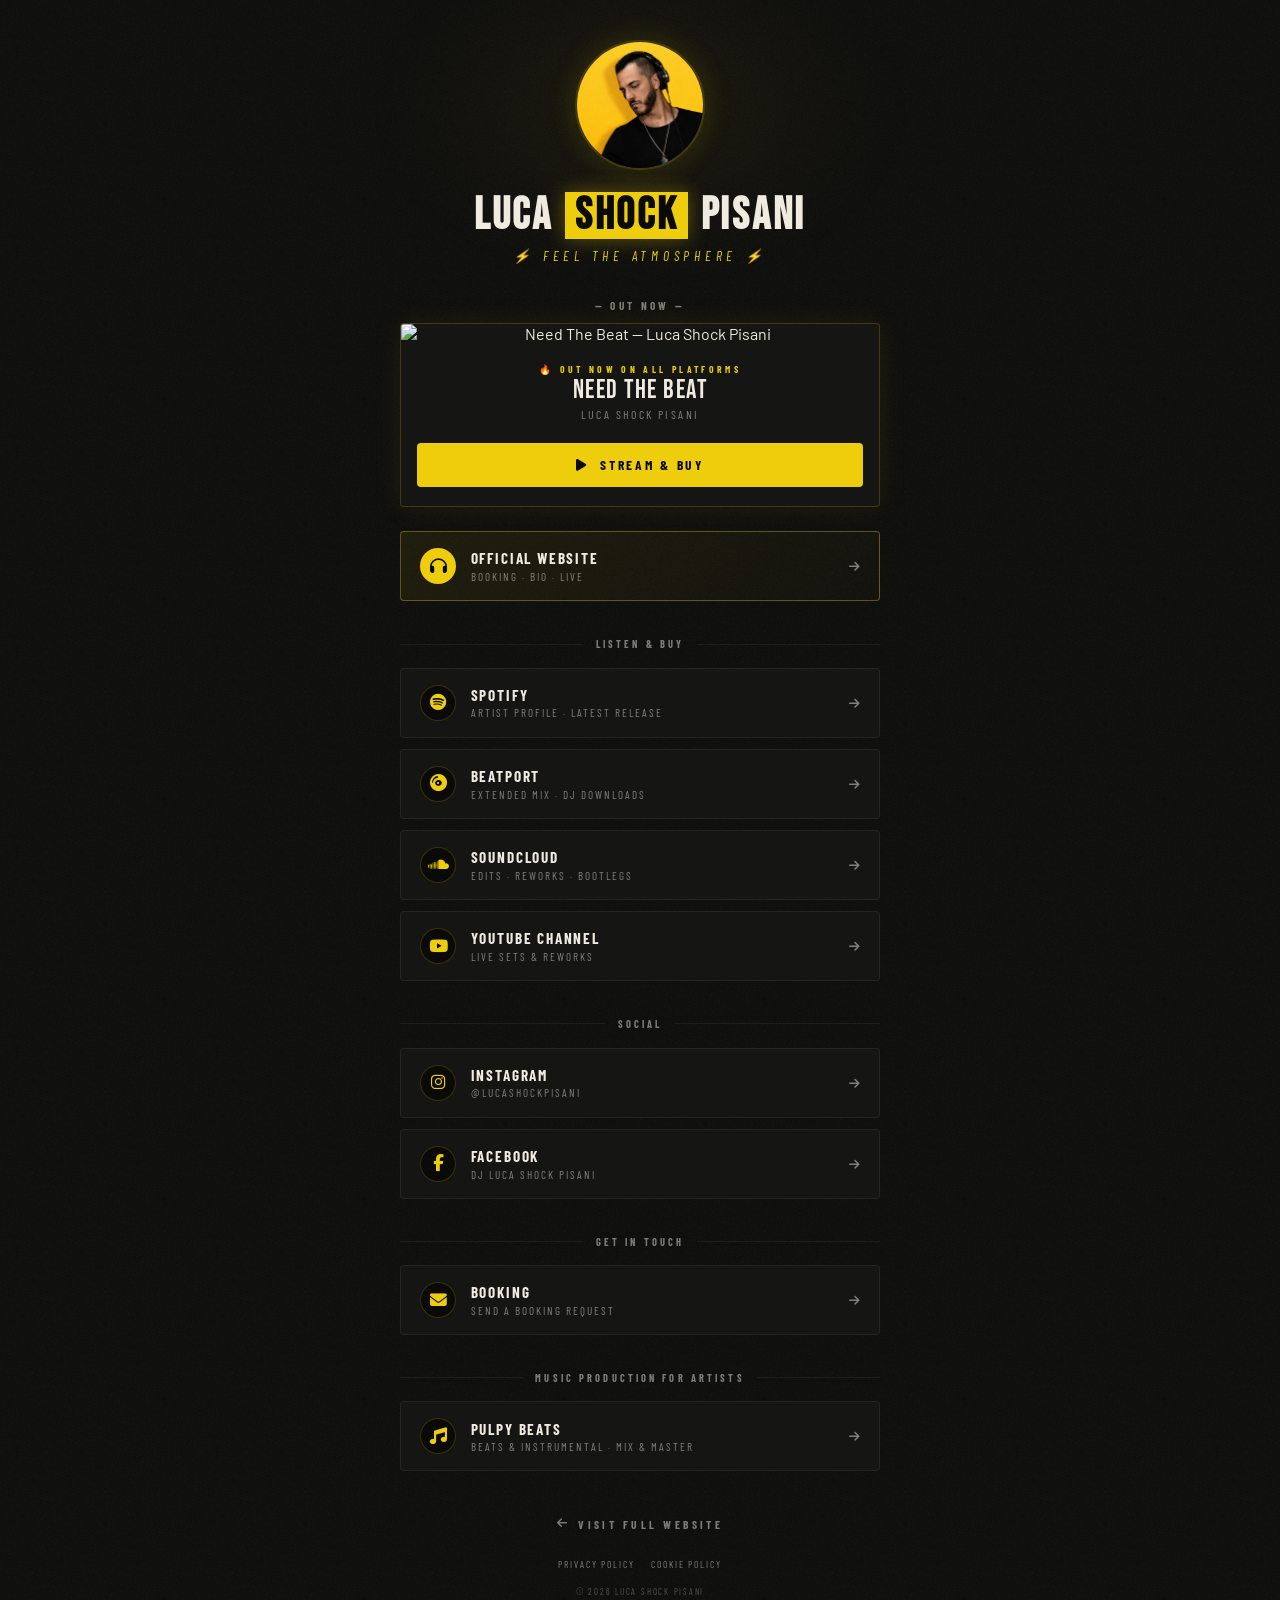
==== commit e79c130a: "Add files via upload aggiornamento singolo uscito - sezione links" ====
--- a/links/index.html
+++ b/links/index.html
@@ -414,17 +414,17 @@
 
     <p class="profile-slogan">⚡ Feel the Atmosphere ⚡</p>
 
-    <!-- NEW SINGLE -->
-    <p class="featured-label">— New Single · Out July 10 —</p>
+    <!-- LATEST RELEASE -->
+    <p class="featured-label">— Out Now —</p>
     <div class="single-card">
       <img src="../imgs/NTB_cover.jpg" alt="Need The Beat — Luca Shock Pisani" class="single-cover" />
       <div class="single-info">
-        <span class="single-tag">Pre-Save &amp; Pre-Order</span>
+        <span class="single-tag">🔥 Out Now on All Platforms</span>
         <span class="single-title">Need The Beat</span>
         <span class="single-artist">Luca Shock Pisani</span>
       </div>
       <a href="https://distrokid.com/hyperfollow/lucashockpisani/need-the-beat" target="_blank" rel="noopener" class="single-cta">
-        <i class="fas fa-play"></i> &nbsp;Pre-Save &amp; Pre-Order
+        <i class="fas fa-play"></i> &nbsp;Stream &amp; Buy
       </a>
     </div>
 
@@ -441,8 +441,31 @@
         <span class="link-arrow"><i class="fas fa-arrow-right"></i></span>
       </a>
 
-      <!-- 2. SoundCloud -->
-      <a href="https://soundcloud.com/lucashock" target="_blank" rel="noopener" class="link-btn" style="--delay: 0.55s;">
+      <!-- Section: Streaming -->
+      <div class="section-divider" style="--delay: 0.53s;"><span>Listen &amp; Buy</span></div>
+
+      <!-- Spotify -->
+      <a href="https://open.spotify.com/artist/5QfIIbuG2sb0zm5cDEjptr" target="_blank" rel="noopener" class="link-btn" style="--delay: 0.55s;">
+        <span class="link-icon"><i class="fab fa-spotify"></i></span>
+        <span class="link-text">
+          <span class="link-title">Spotify</span>
+          <span class="link-sub">Artist profile · Latest release</span>
+        </span>
+        <span class="link-arrow"><i class="fas fa-arrow-right"></i></span>
+      </a>
+
+      <!-- Beatport -->
+      <a href="https://www.beatport.com/artist/luca-shock-pisani/2404762" target="_blank" rel="noopener" class="link-btn" style="--delay: 0.6s;">
+        <span class="link-icon"><i class="fas fa-compact-disc"></i></span>
+        <span class="link-text">
+          <span class="link-title">Beatport</span>
+          <span class="link-sub">Extended Mix · DJ downloads</span>
+        </span>
+        <span class="link-arrow"><i class="fas fa-arrow-right"></i></span>
+      </a>
+
+      <!-- SoundCloud -->
+      <a href="https://soundcloud.com/lucashockpisani" target="_blank" rel="noopener" class="link-btn" style="--delay: 0.65s;">
         <span class="link-icon"><i class="fab fa-soundcloud"></i></span>
         <span class="link-text">
           <span class="link-title">SoundCloud</span>
@@ -451,8 +474,8 @@
         <span class="link-arrow"><i class="fas fa-arrow-right"></i></span>
       </a>
 
-      <!-- 3. YouTube -->
-      <a href="https://yt.openinapp.co/lucashockpisani" target="_blank" rel="noopener" class="link-btn" style="--delay: 0.6s;">
+      <!-- YouTube -->
+      <a href="https://yt.openinapp.co/lucashockpisani" target="_blank" rel="noopener" class="link-btn" style="--delay: 0.7s;">
         <span class="link-icon"><i class="fab fa-youtube"></i></span>
         <span class="link-text">
           <span class="link-title">YouTube Channel</span>
@@ -461,22 +484,25 @@
         <span class="link-arrow"><i class="fas fa-arrow-right"></i></span>
       </a>
 
-      <!-- 4. Facebook -->
-      <a href="https://fb.openinapp.co/DjLucaShockPisani" target="_blank" rel="noopener" class="link-btn" style="--delay: 0.65s;">
+      <!-- Section: Social -->
+      <div class="section-divider" style="--delay: 0.73s;"><span>Social</span></div>
+
+      <!-- Instagram -->
+      <a href="https://www.instagram.com/lucashockpisani/" target="_blank" rel="noopener" class="link-btn" style="--delay: 0.75s;">
+        <span class="link-icon"><i class="fab fa-instagram"></i></span>
+        <span class="link-text">
+          <span class="link-title">Instagram</span>
+          <span class="link-sub">@lucashockpisani</span>
+        </span>
+        <span class="link-arrow"><i class="fas fa-arrow-right"></i></span>
+      </a>
+
+      <!-- Facebook -->
+      <a href="https://fb.openinapp.co/DjLucaShockPisani" target="_blank" rel="noopener" class="link-btn" style="--delay: 0.8s;">
         <span class="link-icon"><i class="fab fa-facebook-f"></i></span>
         <span class="link-text">
           <span class="link-title">Facebook</span>
           <span class="link-sub">DJ Luca Shock Pisani</span>
-        </span>
-        <span class="link-arrow"><i class="fas fa-arrow-right"></i></span>
-      </a>
-
-      <!-- 5. Instagram -->
-      <a href="https://www.instagram.com/lucashockpisani/" target="_blank" rel="noopener" class="link-btn" style="--delay: 0.7s;">
-        <span class="link-icon"><i class="fab fa-instagram"></i></span>
-        <span class="link-text">
-          <span class="link-title">Instagram</span>
-          <span class="link-sub">@lucashockpisani</span>
         </span>
         <span class="link-arrow"><i class="fas fa-arrow-right"></i></span>
       </a>
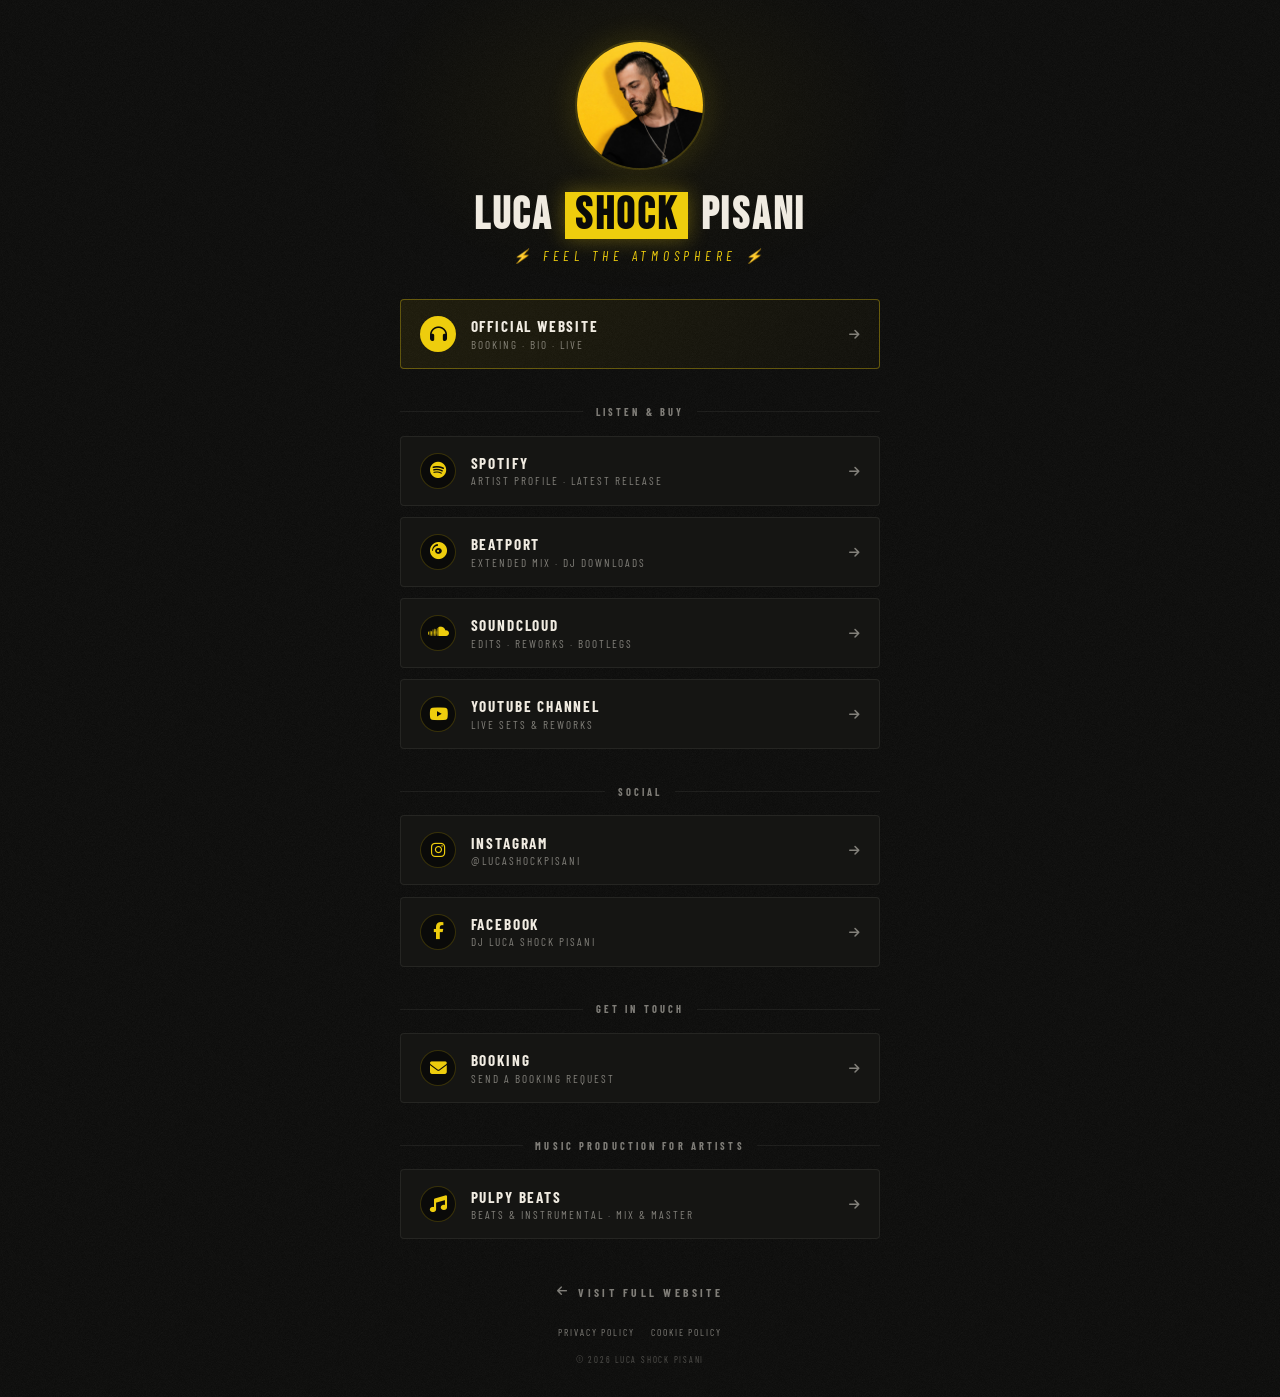
==== commit 7ec23f7e: "Add files via upload aggiornamento senza uscita need the beat" ====
--- a/links/index.html
+++ b/links/index.html
@@ -414,20 +414,6 @@
 
     <p class="profile-slogan">⚡ Feel the Atmosphere ⚡</p>
 
-    <!-- LATEST RELEASE -->
-    <p class="featured-label">— Out Now —</p>
-    <div class="single-card">
-      <img src="../imgs/NTB_cover.jpg" alt="Need The Beat — Luca Shock Pisani" class="single-cover" />
-      <div class="single-info">
-        <span class="single-tag">🔥 Out Now on All Platforms</span>
-        <span class="single-title">Need The Beat</span>
-        <span class="single-artist">Luca Shock Pisani</span>
-      </div>
-      <a href="https://distrokid.com/hyperfollow/lucashockpisani/need-the-beat" target="_blank" rel="noopener" class="single-cta">
-        <i class="fas fa-play"></i> &nbsp;Stream &amp; Buy
-      </a>
-    </div>
-
     <!-- LINK BUTTONS -->
     <div class="link-list">
 
